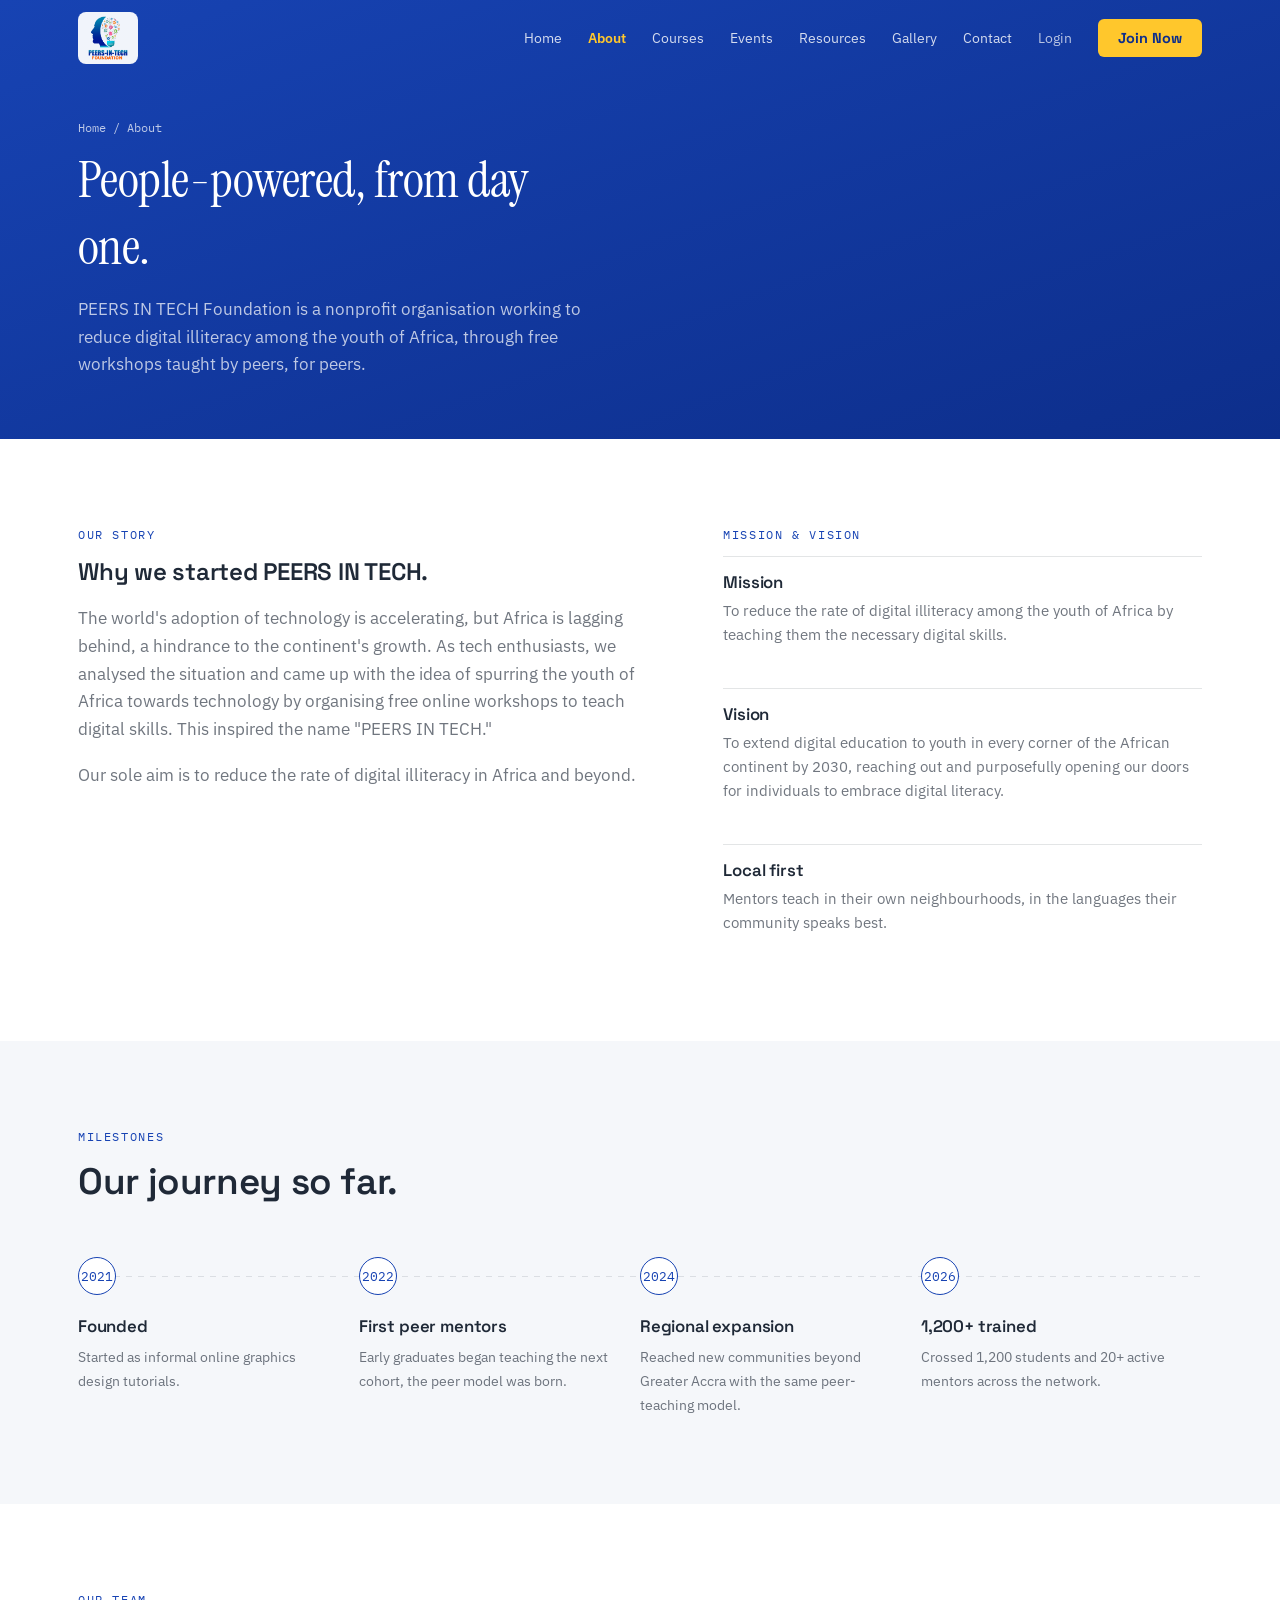
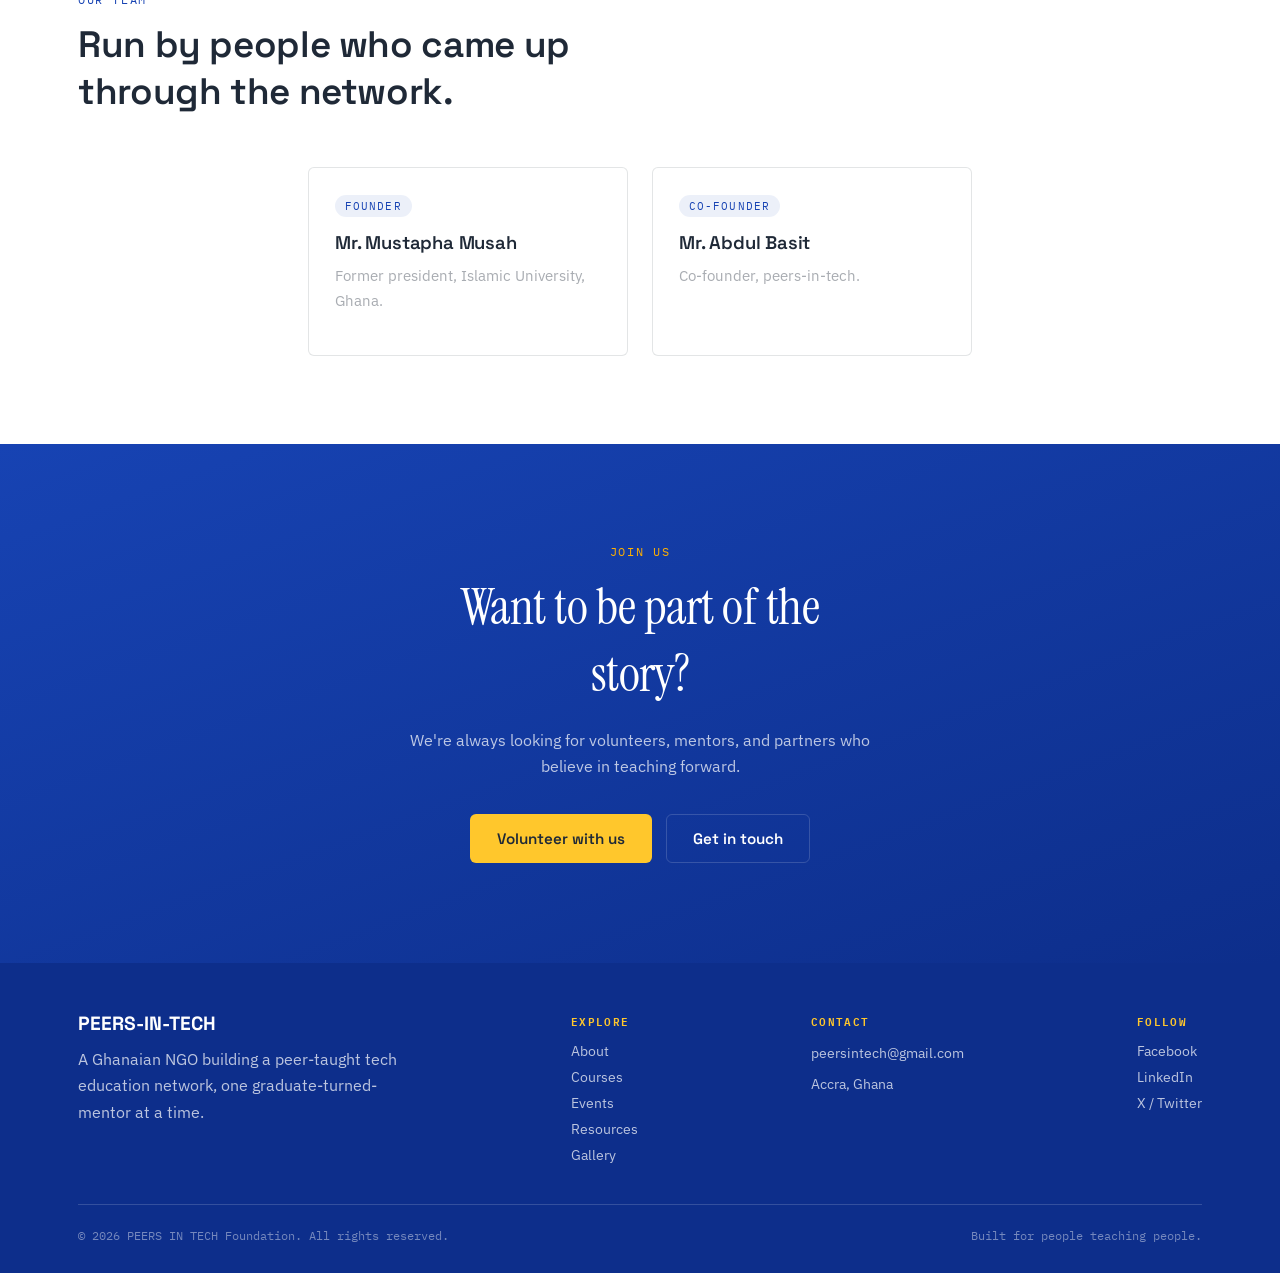
==== about.html @ 9717fdfe "Add files via upload" ====
<!DOCTYPE html>
<html lang="en">
<head>
<meta charset="UTF-8">
<meta name="viewport" content="width=device-width, initial-scale=1.0">
<title>About | PEERS-IN-TECH</title>
<link rel="preconnect" href="https://fonts.googleapis.com">
<link rel="preconnect" href="https://fonts.gstatic.com" crossorigin>
<link href="https://fonts.googleapis.com/css2?family=Instrument+Serif:ital@0;1&family=Space+Grotesk:wght@400;500;600;700&family=IBM+Plex+Sans:wght@400;500;600&family=IBM+Plex+Mono:wght@400;500&display=swap" rel="stylesheet">
<link rel="stylesheet" href="css/style.css">
<link rel="stylesheet" href="css/responsive.css">
<link rel="stylesheet" href="css/animations.css">
</head>
<body>

<header>
  <nav>
    <a href="index.html" class="logo"><img src="images/logo.png" alt="PEERS-IN-TECH logo"></a>
    <div class="nav-links">
      <a href="index.html">Home</a>
      <a href="about.html">About</a>
      <a href="courses.html">Courses</a>
      <a href="events.html">Events</a>
      <a href="resources.html">Resources</a>
      <a href="gallery.html">Gallery</a>
      <a href="contact.html">Contact</a>
      <a href="login.html" class="nav-login">Login</a>
      <a href="login.html#signup" class="nav-cta">Join Now</a>
    </div>
    <button class="nav-toggle" aria-label="Toggle menu" aria-expanded="false"><span></span></button>
  </nav>
</header>

<section class="page-hero">
  <div class="wrap">
    <span class="breadcrumb"><a href="index.html">Home</a> / About</span>
    <h1>People-powered, from day one.</h1>
    <p>PEERS IN TECH Foundation is a nonprofit organisation working to reduce digital illiteracy among the youth of Africa, through free workshops taught by peers, for peers.</p>
  </div>
</section>

<section>
  <div class="wrap about-grid">
    <div data-reveal>
      <span class="eyebrow" style="color:var(--royal)">Our story</span>
      <h2 style="margin-bottom:18px;">Why we started PEERS IN TECH.</h2>
      <p>The world's adoption of technology is accelerating, but Africa is lagging behind, a hindrance to the continent's growth. As tech enthusiasts, we analysed the situation and came up with the idea of spurring the youth of Africa towards technology by organising free online workshops to teach digital skills. This inspired the name "PEERS IN TECH."</p>
      <p>Our sole aim is to reduce the rate of digital illiteracy in Africa and beyond.</p>
    </div>
    <div data-reveal>
      <span class="eyebrow" style="color:var(--royal)">Mission &amp; vision</span>
      <div style="display:flex;flex-direction:column;gap:22px;margin-top:14px;">
        <div style="border-top:1px solid var(--line);padding-top:14px;">
          <h3 style="font-size:1.05rem;margin-bottom:6px;">Mission</h3>
          <p style="color:var(--text-dim);font-size:0.92rem;">To reduce the rate of digital illiteracy among the youth of Africa by teaching them the necessary digital skills.</p>
        </div>
        <div style="border-top:1px solid var(--line);padding-top:14px;">
          <h3 style="font-size:1.05rem;margin-bottom:6px;">Vision</h3>
          <p style="color:var(--text-dim);font-size:0.92rem;">To extend digital education to youth in every corner of the African continent by 2030, reaching out and purposefully opening our doors for individuals to embrace digital literacy.</p>
        </div>
        <div style="border-top:1px solid var(--line);padding-top:14px;">
          <h3 style="font-size:1.05rem;margin-bottom:6px;">Local first</h3>
          <p style="color:var(--text-dim);font-size:0.92rem;">Mentors teach in their own neighbourhoods, in the languages their community speaks best.</p>
        </div>
      </div>
    </div>
  </div>
</section>

<section class="bg-gray">
  <div class="wrap">
    <div class="section-head" data-reveal>
      <span class="eyebrow" style="color:var(--royal)">Milestones</span>
      <h2>Our journey so far.</h2>
    </div>
    <div class="steps" data-reveal>
      <div class="step">
        <div class="dot mono">2021</div>
        <h3>Founded</h3>
        <p>Started as informal online graphics design tutorials.</p>
      </div>
      <div class="step">
        <div class="dot mono">2022</div>
        <h3>First peer mentors</h3>
        <p>Early graduates began teaching the next cohort, the peer model was born.</p>
      </div>
      <div class="step">
        <div class="dot mono">2024</div>
        <h3>Regional expansion</h3>
        <p>Reached new communities beyond Greater Accra with the same peer-teaching model.</p>
      </div>
      <div class="step">
        <div class="dot mono">2026</div>
        <h3>1,200+ trained</h3>
        <p>Crossed 1,200 students and 20+ active mentors across the network.</p>
      </div>
    </div>
  </div>
</section>

<section>
  <div class="wrap">
    <div class="section-head" data-reveal>
      <span class="eyebrow" style="color:var(--royal)">Our team</span>
      <h2>Run by people who came up through the network.</h2>
    </div>
    <div class="course-grid team-grid-2" data-reveal>
      <div class="course-card">
        <span class="level">Founder</span>
        <h3>Mr. Mustapha Musah</h3>
        <p style="opacity:0.6;">Former president, Islamic University, Ghana.</p>
      </div>
      <div class="course-card">
        <span class="level">Co-Founder</span>
        <h3>Mr. Abdul Basit</h3>
        <p style="opacity:0.6;">Co-founder, peers-in-tech.</p>
      </div>
    </div>
  </div>
</section>

<section class="cta-section" id="volunteer">
  <div class="wrap" data-reveal>
    <span class="eyebrow">Join us</span>
    <h2>Want to be part of the story?</h2>
    <p>We're always looking for volunteers, mentors, and partners who believe in teaching forward.</p>
    <div class="cta-row">
      <a href="contact.html#volunteer" class="btn-primary">Volunteer with us</a>
      <a href="contact.html" class="btn-ghost">Get in touch</a>
    </div>
  </div>
</section>

<footer>
  <div class="wrap">
    <div class="footer-grid">
      <div>
        <span class="logo-mark" style="font-size:1.2rem;">PEERS-IN-TECH</span>
        <p style="margin-top:10px;max-width:32ch;">A Ghanaian NGO building a peer-taught tech education network, one graduate-turned-mentor at a time.</p>
      </div>
      <div class="footer-col">
        <h4>Explore</h4>
        <a href="about.html">About</a>
        <a href="courses.html">Courses</a>
        <a href="events.html">Events</a>
        <a href="resources.html">Resources</a>
        <a href="gallery.html">Gallery</a>
      </div>
      <div class="footer-col">
        <h4>Contact</h4>
        <p>peersintech@gmail.com</p>
        <p>Accra, Ghana</p>
      </div>
      <div class="footer-col">
        <h4>Follow</h4>
        <a href="https://www.facebook.com/share/1B9RhbeYCy/?mibextid=wwXIfr">Facebook</a>
        <a href="https://www.linkedin.com/company/peers-in-tech/">LinkedIn</a>
        <a href="https://x.com/peers_intech?s=11">X / Twitter</a>
      </div>
    </div>
    <div class="bottom-bar">
      <span>© 2026 PEERS IN TECH Foundation. All rights reserved.</span>
      <span>Built for people teaching people.</span>
    </div>
  </div>
</footer>

<script src="js/app.js"></script>
</body>
</html>
---- css/style.css ----
/* ===========================================================
   PEERS-IN-TECH — style.css
   Core styles: variables, typography, layout, components
   =========================================================== */

:root{
  --royal:#1743B3;
  --royal-dark:#0D2E8B;
  --gold:#FFC72C;
  --amber:#FFB000;
  --white:#FFFFFF;
  --gray:#F5F7FA;
  --navy:#1F2937;
  --text-dim:rgba(31,41,55,0.64);
  --text-dim-on-dark:rgba(255,255,255,0.72);
  --line:rgba(31,41,55,0.12);
  --line-on-dark:rgba(255,255,255,0.16);
  --radius:6px;
  --max-width:1180px;
  --header-h:76px;
}

*{box-sizing:border-box;}
html{scroll-behavior:smooth;}
body{
  margin:0;
  background:var(--white);
  color:var(--navy);
  font-family:'IBM Plex Sans', Arial, sans-serif;
  -webkit-font-smoothing:antialiased;
}
h1,h2,h3,h4{
  margin:0;
  font-family:'Space Grotesk', Arial, sans-serif;
  font-weight:600;
  letter-spacing:-0.01em;
  color:var(--navy);
}
p{margin:0;line-height:1.65;}
a{color:inherit;text-decoration:none;}
img{max-width:100%;display:block;}
ul{margin:0;padding:0;list-style:none;}
button{font-family:inherit;}

.serif{font-family:'Instrument Serif',serif;font-weight:400;}
.mono{font-family:'IBM Plex Mono',monospace;}
.eyebrow{
  font-family:'IBM Plex Mono',monospace;
  font-size:0.72rem;
  letter-spacing:0.14em;
  text-transform:uppercase;
  color:var(--amber);
  display:block;
  margin-bottom:14px;
}
.wrap{max-width:var(--max-width);margin:0 auto;padding:0 28px;}
:focus-visible{outline:2px solid var(--royal);outline-offset:3px;}

/* ---------- Buttons ---------- */
.btn-primary,.btn-ghost,.btn-dark{
  display:inline-block;
  padding:14px 26px;
  border-radius:var(--radius);
  font-family:'Space Grotesk',sans-serif;
  font-weight:600;
  font-size:0.95rem;
  border:1px solid transparent;
  cursor:pointer;
  transition:transform .15s ease, box-shadow .15s ease, background .15s ease, border-color .15s ease;
}
.btn-primary{background:var(--gold);color:var(--navy);}
.btn-primary:hover{transform:translateY(-2px);box-shadow:0 8px 20px rgba(255,199,44,0.4);}
.btn-dark{background:var(--royal);color:var(--white);}
.btn-dark:hover{transform:translateY(-2px);box-shadow:0 8px 20px rgba(23,67,179,0.3);}
.btn-ghost{border-color:var(--line-on-dark);color:var(--white);}
.btn-ghost:hover{border-color:var(--white);background:rgba(255,255,255,0.08);}
.btn-ghost.on-light{border-color:var(--line);color:var(--navy);}
.btn-ghost.on-light:hover{border-color:var(--navy);background:rgba(11,31,77,0.04);}
.cta-row{display:flex;gap:14px;flex-wrap:wrap;}

/* ---------- Header / nav ---------- */
/* Transparent over the hero; JS adds .scrolled once the page scrolls past the fold */
header{
  position:fixed;top:0;left:0;right:0;z-index:50;
  height:var(--header-h);
  display:flex;align-items:center;
  background:transparent;
  border-bottom:1px solid transparent;
  transition:background .25s ease, border-color .25s ease, box-shadow .25s ease;
}
header.scrolled{
  background:rgba(13,46,139,0.96);
  backdrop-filter:blur(8px);
  border-bottom-color:var(--line-on-dark);
  box-shadow:0 4px 20px rgba(11,31,77,0.15);
}
body{padding-top:0;}
nav{
  width:100%;
  display:flex;align-items:center;justify-content:space-between;
  padding:0 28px;max-width:var(--max-width);margin:0 auto;
}
.logo{display:flex;align-items:center;gap:10px;}
.logo img{
  height:52px;width:auto;
  background:rgba(255,255,255,0.94);
  border-radius:8px;
  padding:4px 10px;
}
.logo-fallback{display:flex;align-items:baseline;gap:8px;}
.logo-mark{font-family:'Space Grotesk',sans-serif;font-weight:700;font-size:1.05rem;color:var(--white);}
.logo-tag{font-family:'IBM Plex Mono',monospace;font-size:0.65rem;letter-spacing:0.16em;color:var(--gold);}

.nav-links{display:flex;gap:26px;align-items:center;}
.nav-links a{font-size:0.9rem;color:rgba(255,255,255,0.82);transition:color .15s;}
.nav-links a:hover,.nav-links a.active{color:var(--gold);}
.nav-links a.active{font-weight:600;}
.nav-login{opacity:0.85;}
.nav-cta{
  background:var(--gold);color:var(--royal-dark)!important;
  padding:10px 20px;border-radius:var(--radius);
  font-size:0.85rem;font-weight:700;
  font-family:'Space Grotesk',sans-serif;
  transition:transform .15s, box-shadow .15s;
}
.nav-cta:hover{transform:translateY(-1px);box-shadow:0 6px 16px rgba(255,199,44,0.4);}

.nav-toggle{
  display:none;background:none;border:none;cursor:pointer;
  width:36px;height:36px;position:relative;
}
.nav-toggle span, .nav-toggle span::before, .nav-toggle span::after{
  content:"";position:absolute;left:6px;right:6px;height:2px;background:var(--white);
}
.nav-toggle span{top:17px;}
.nav-toggle span::before{top:-8px;}
.nav-toggle span::after{top:8px;}

/* ---------- Page hero (subpages) ---------- */
.page-hero{
  background:linear-gradient(160deg, var(--royal) 0%, var(--royal-dark) 100%);
  color:var(--white);
  padding:calc(var(--header-h) + 40px) 0 60px;
}
.page-hero h1{
  font-family:'Instrument Serif',serif;font-weight:400;
  font-size:clamp(2.2rem,4.6vw,3.2rem);color:var(--white);
  max-width:20ch;margin-top:10px;
}
.page-hero p{color:var(--text-dim-on-dark);max-width:52ch;margin-top:16px;font-size:1.05rem;}
.breadcrumb{font-family:'IBM Plex Mono',monospace;font-size:0.75rem;color:var(--text-dim-on-dark);}
.breadcrumb a:hover{color:var(--gold);}

/* ---------- Hero (home) ---------- */
.hero{
  position:relative;color:var(--white);overflow:hidden;
  padding:calc(var(--header-h) + 56px) 0 90px;
  background:linear-gradient(160deg, var(--royal) 0%, var(--royal-dark) 100%);
}
.hero-bg-img{position:absolute;inset:0;width:100%;height:100%;object-fit:cover;opacity:0.22;z-index:0;}
#network{position:absolute;inset:0;width:100%;height:100%;z-index:1;opacity:0.55;}
/* Yellow curved accent shape, top-right corner */
.hero-blob{
  position:absolute;top:-120px;right:-120px;width:420px;height:420px;
  background:var(--gold);border-radius:42% 58% 65% 35% / 45% 40% 60% 55%;
  opacity:0.16;z-index:0;pointer-events:none;
}
.hero-inner{position:relative;z-index:2;}
.hero-grid{display:grid;grid-template-columns:1.1fr 0.9fr;gap:48px;align-items:center;}
.hero h1{
  font-family:'Instrument Serif',serif;font-weight:400;
  font-size:clamp(2.4rem,4.8vw,3.8rem);line-height:1.08;
  max-width:15ch;margin:18px 0 22px;color:var(--white);
}
.hero h1 em{color:var(--gold);font-style:italic;}
.hero-sub{max-width:46ch;font-size:1.06rem;color:var(--text-dim-on-dark);margin-bottom:32px;}

/* Right-side hero illustration panel */
.hero-illustration{
  position:relative;background:rgba(255,255,255,0.06);
  border:1px solid rgba(255,255,255,0.14);border-radius:16px;
  padding:28px;
  animation:hero-panel-in .8s ease-out both;
  animation-delay:.15s;
}

/* Rotating conic-gradient ring behind the frame */
.hero-photo-frame{
  position:relative;
  border-radius:14px;
  padding:4px;
  isolation:isolate;
  box-shadow:0 20px 44px rgba(11,31,77,0.35);
  animation:gentle-float 5s ease-in-out .9s infinite;
  transition:box-shadow .3s ease;
  overflow:hidden;
}
.hero-photo-frame::before{
  content:"";position:absolute;inset:-40%;z-index:0;
  background:conic-gradient(from 0deg, var(--gold), rgba(255,255,255,0.15) 30%, var(--gold) 55%, rgba(255,255,255,0.1) 80%, var(--gold) 100%);
  animation:rotate-ring 8s linear infinite;
}
.hero-illustration:hover .hero-photo-frame{
  box-shadow:0 28px 56px rgba(11,31,77,0.5);
}

/* Photo itself: subtle brand duotone wash + slow ken-burns zoom */
.hero-illustration img.hero-photo{
  position:relative;z-index:1;
  width:100%;aspect-ratio:4/3;object-fit:cover;
  border-radius:11px;display:block;
  filter:saturate(1.08) contrast(1.03);
  animation:ken-burns 14s ease-in-out infinite;
}
.hero-photo-frame::after{
  content:"";position:absolute;inset:4px;z-index:1;border-radius:11px;
  background:linear-gradient(160deg, rgba(23,67,179,0.28) 0%, rgba(13,46,139,0.05) 45%, rgba(255,199,44,0.16) 100%);
  mix-blend-mode:color;pointer-events:none;
}

/* Diagonal shine sweep, passes over the photo periodically */
.photo-shine{
  position:absolute;top:0;left:-60%;width:40%;height:100%;z-index:2;
  background:linear-gradient(115deg, transparent 0%, rgba(255,255,255,0.35) 50%, transparent 100%);
  transform:skewX(-18deg);
  animation:shine-sweep 5.5s ease-in-out infinite;
  animation-delay:1.6s;
  pointer-events:none;
}

/* Camera-style corner brackets */
.frame-corner{
  position:absolute;z-index:2;width:22px;height:22px;
  border:2px solid var(--gold);opacity:0;
  animation:corner-in .6s ease-out forwards;
}
.frame-corner.tl{top:10px;left:10px;border-right:none;border-bottom:none;animation-delay:.9s;}
.frame-corner.tr{top:10px;right:10px;border-left:none;border-bottom:none;animation-delay:1.05s;}
.frame-corner.bl{bottom:10px;left:10px;border-right:none;border-top:none;animation-delay:1.2s;}
.frame-corner.br{bottom:10px;right:10px;border-left:none;border-top:none;animation-delay:1.35s;}

/* Small orbiting network dots around the panel, echoing the peer network motif */
.orbit-dot{
  position:absolute;border-radius:50%;background:var(--gold);z-index:2;
  opacity:0;animation:orbit-in .6s ease-out forwards, orbit-drift 6s ease-in-out infinite;
}
.dot-1{width:10px;height:10px;top:6%;right:-10px;animation-delay:1.5s, 2.1s;}
.dot-2{width:7px;height:7px;bottom:14%;left:-8px;background:#fff;animation-delay:1.7s, 2.3s;}
.dot-3{width:12px;height:12px;bottom:-10px;right:22%;animation-delay:1.9s, 2.5s;}

.hero-illustration .caption{
  margin-top:22px;font-family:'IBM Plex Mono',monospace;font-size:0.7rem;
  color:var(--text-dim-on-dark);text-align:center;letter-spacing:0.04em;
}

@keyframes hero-panel-in{
  from{opacity:0;transform:translateY(22px) scale(.97);}
  to{opacity:1;transform:translateY(0) scale(1);}
}
@keyframes gentle-float{
  0%,100%{transform:translateY(0);}
  50%{transform:translateY(-9px);}
}
@keyframes rotate-ring{
  from{transform:rotate(0deg);}
  to{transform:rotate(360deg);}
}
@keyframes ken-burns{
  0%,100%{transform:scale(1) translate(0,0);}
  50%{transform:scale(1.09) translate(-1%,-1%);}
}
@keyframes shine-sweep{
  0%,25%{left:-60%;}
  55%,100%{left:130%;}
}
@keyframes corner-in{
  from{opacity:0;transform:scale(.5);}
  to{opacity:1;transform:scale(1);}
}
@keyframes orbit-in{
  from{opacity:0;}
  to{opacity:1;}
}
@keyframes orbit-drift{
  0%,100%{transform:translateY(0) translateX(0);}
  50%{transform:translateY(-10px) translateX(4px);}
}

/* ---------- Ticker ---------- */
.ticker-wrap{background:var(--royal-dark);overflow:hidden;padding:14px 0;}
.ticker{display:flex;gap:44px;white-space:nowrap;width:max-content;}
.ticker span{font-family:'IBM Plex Mono',monospace;font-size:0.82rem;color:var(--text-dim-on-dark);letter-spacing:0.03em;}
.ticker span::after{content:"·";margin-left:44px;color:var(--gold);}

/* ---------- Sections ---------- */
section{padding:88px 0;}
section[id]{scroll-margin-top:var(--header-h);}
.section-head{max-width:56ch;margin-bottom:52px;}
.section-head h2{font-size:clamp(1.7rem,3vw,2.3rem);}
.bg-gray{background:var(--gray);}
.bg-dark{background:var(--royal-dark);color:var(--white);}
.bg-dark .eyebrow{color:var(--gold);}

/* ---------- About / stats ---------- */
.about-grid{display:grid;grid-template-columns:1.1fr 0.9fr;gap:60px;align-items:start;}
.about-grid p{font-size:1.05rem;color:var(--text-dim);margin-bottom:18px;}
.stat-grid{display:grid;grid-template-columns:repeat(4,1fr);gap:1px;background:var(--line);border:1px solid var(--line);margin-top:40px;}
.stat-card{background:var(--white);padding:28px 22px;text-align:left;}
.stat-card .num{font-family:'IBM Plex Mono',monospace;font-size:2.4rem;color:var(--royal);font-weight:500;}
.stat-card .label{font-size:0.85rem;color:var(--text-dim);margin-top:6px;}

/* ---------- Program / course cards ---------- */
.program-grid{display:grid;grid-template-columns:repeat(3,1fr);gap:1px;background:var(--line-on-dark);border:1px solid var(--line-on-dark);}
.program-card{background:var(--royal-dark);padding:34px 30px;display:flex;flex-direction:column;gap:16px;min-height:280px;}
.program-card img{width:44px;height:44px;margin-bottom:6px;filter:brightness(0) saturate(100%) invert(78%) sepia(59%) saturate(1000%) hue-rotate(1deg);}
.program-card .tag{font-family:'IBM Plex Mono',monospace;font-size:0.7rem;letter-spacing:0.12em;text-transform:uppercase;color:var(--gold);}
.program-card h3{font-size:1.3rem;font-weight:600;color:var(--white);}
.program-card p{color:var(--text-dim-on-dark);font-size:0.95rem;}
.program-card .skills{margin-top:auto;display:flex;flex-wrap:wrap;gap:8px;}
.program-card .skills span{font-family:'IBM Plex Mono',monospace;font-size:0.68rem;border:1px solid var(--line-on-dark);padding:4px 9px;border-radius:20px;color:var(--text-dim-on-dark);}

.course-grid{display:grid;grid-template-columns:repeat(3,1fr);gap:24px;}
.team-grid-2{grid-template-columns:repeat(2,minmax(0,320px));justify-content:center;}
.course-card{
  border:1px solid var(--line);border-radius:var(--radius);
  padding:26px;background:var(--white);
  transition:box-shadow .15s, transform .15s;
}
.course-card:hover{box-shadow:0 14px 30px rgba(11,31,77,0.1);transform:translateY(-3px);}
.course-card .level{font-family:'IBM Plex Mono',monospace;font-size:0.68rem;letter-spacing:0.1em;text-transform:uppercase;color:var(--royal);background:rgba(23,67,179,0.08);padding:4px 10px;border-radius:20px;display:inline-block;margin-bottom:14px;}
.course-card h3{font-size:1.15rem;margin-bottom:10px;}
.course-card p{color:var(--text-dim);font-size:0.92rem;margin-bottom:16px;}
.course-meta{display:flex;justify-content:space-between;font-family:'IBM Plex Mono',monospace;font-size:0.75rem;color:var(--text-dim);border-top:1px solid var(--line);padding-top:14px;}

/* ---------- Steps ---------- */
.steps{display:grid;grid-template-columns:repeat(4,1fr);gap:0;position:relative;}
.steps::before{
  content:"";position:absolute;top:19px;left:0;right:0;height:1px;
  background:repeating-linear-gradient(to right, var(--line) 0 6px, transparent 6px 12px);
  z-index:0;
}
.step{position:relative;padding-right:24px;}
.step .dot{
  width:38px;height:38px;border-radius:50%;background:var(--white);border:1px solid var(--royal);
  display:flex;align-items:center;justify-content:center;font-family:'IBM Plex Mono',monospace;font-size:0.8rem;
  color:var(--royal);position:relative;z-index:1;margin-bottom:20px;
}
.step h3{font-size:1.05rem;margin-bottom:8px;}
.step p{font-size:0.9rem;color:var(--text-dim);}

/* ---------- Events ---------- */
.event-list{display:flex;flex-direction:column;border-top:1px solid var(--line);}
.event-row{
  display:grid;grid-template-columns:120px 1fr auto;gap:24px;align-items:center;
  padding:24px 0;border-bottom:1px solid var(--line);
}
.event-date{font-family:'IBM Plex Mono',monospace;color:var(--royal);}
.event-date .day{font-size:1.8rem;display:block;line-height:1;}
.event-date .month{font-size:0.75rem;text-transform:uppercase;letter-spacing:0.1em;}
.event-row h3{font-size:1.1rem;margin-bottom:6px;}
.event-row p{color:var(--text-dim);font-size:0.9rem;}
.event-tag{font-family:'IBM Plex Mono',monospace;font-size:0.68rem;text-transform:uppercase;letter-spacing:0.08em;color:var(--amber);}

/* ---------- Resources ---------- */
.resource-grid{display:grid;grid-template-columns:repeat(2,1fr);gap:20px;}
.resource-card{
  display:flex;gap:18px;padding:24px;border:1px solid var(--line);border-radius:var(--radius);
  background:var(--white);
}
.resource-icon{
  width:44px;height:44px;border-radius:8px;background:rgba(23,67,179,0.08);
  display:flex;align-items:center;justify-content:center;flex-shrink:0;
  font-family:'IBM Plex Mono',monospace;color:var(--royal);font-weight:600;
}
.resource-card h3{font-size:1.02rem;margin-bottom:6px;}
.resource-card p{font-size:0.88rem;color:var(--text-dim);margin-bottom:10px;}
.resource-card a{font-family:'IBM Plex Mono',monospace;font-size:0.78rem;color:var(--royal);font-weight:600;}

.faq-item{border-bottom:1px solid var(--line);padding:20px 0;}
.faq-item summary{cursor:pointer;font-weight:600;font-size:1rem;list-style:none;display:flex;justify-content:space-between;align-items:center;}
.faq-item summary::-webkit-details-marker{display:none;}
.faq-item summary::after{content:"+";font-family:'IBM Plex Mono',monospace;font-size:1.2rem;color:var(--royal);}
.faq-item[open] summary::after{content:"–";}
.faq-item p{margin-top:12px;color:var(--text-dim);font-size:0.92rem;}

/* ---------- Contact ---------- */
.contact-grid{display:grid;grid-template-columns:1fr 1fr;gap:60px;}
.contact-info-list{display:flex;flex-direction:column;gap:22px;margin-top:28px;}
.contact-info-item .label{font-family:'IBM Plex Mono',monospace;font-size:0.7rem;text-transform:uppercase;letter-spacing:0.1em;color:var(--royal);margin-bottom:4px;}
.contact-info-item p{color:var(--text-dim);}

.form-field{margin-bottom:20px;}
.form-field label{display:block;font-size:0.85rem;font-weight:600;margin-bottom:8px;}
.form-field input, .form-field select, .form-field textarea{
  width:100%;padding:12px 14px;border:1px solid var(--line);border-radius:var(--radius);
  font-family:'IBM Plex Sans',sans-serif;font-size:0.95rem;background:var(--gray);color:var(--navy);
}
.form-field input:focus, .form-field select:focus, .form-field textarea:focus{
  outline:none;border-color:var(--royal);background:var(--white);
}
.form-field textarea{resize:vertical;min-height:120px;}
.form-note{font-size:0.78rem;color:var(--text-dim);margin-top:10px;}
#form-status{margin-top:14px;font-size:0.9rem;font-family:'IBM Plex Mono',monospace;}
#form-status.success{color:#0E7C4A;}

/* ---------- Quote ---------- */
.quote-section{background:var(--gray);}
.quote{max-width:52ch;margin:0 auto;text-align:center;}
.quote p{font-family:'Instrument Serif',serif;font-style:italic;font-size:clamp(1.4rem,2.6vw,1.9rem);line-height:1.4;color:var(--navy);}
.quote .attr{margin-top:22px;font-family:'IBM Plex Mono',monospace;font-size:0.78rem;color:var(--text-dim);}

/* ---------- Why choose us ---------- */
.why-grid{display:grid;grid-template-columns:repeat(4,1fr);gap:24px;}
.why-card{padding:28px 24px;border:1px solid var(--line);border-radius:var(--radius);background:var(--white);}
.why-card .icon-badge{
  width:44px;height:44px;border-radius:10px;background:rgba(23,67,179,0.08);
  display:flex;align-items:center;justify-content:center;margin-bottom:16px;
  color:var(--royal);font-family:'IBM Plex Mono',monospace;font-weight:600;font-size:0.9rem;
}
.why-card h3{font-size:1rem;margin-bottom:8px;}
.why-card p{font-size:0.88rem;color:var(--text-dim);}

/* ---------- Testimonials (multi) ---------- */
.testimonial-grid{display:grid;grid-template-columns:repeat(3,1fr);gap:22px;}
.testimonial-card{background:var(--white);border:1px solid var(--line);border-radius:var(--radius);padding:26px;}
.testimonial-card p{font-family:'Instrument Serif',serif;font-style:italic;font-size:1.1rem;line-height:1.5;color:var(--navy);margin-bottom:16px;}
.testimonial-card .attr{font-family:'IBM Plex Mono',monospace;font-size:0.74rem;color:var(--text-dim);}

/* ---------- Partners ---------- */
.partners-row{display:grid;grid-template-columns:repeat(5,1fr);gap:16px;}
.partner-box{
  aspect-ratio:2/1;border:1px dashed var(--line);border-radius:var(--radius);
  display:flex;align-items:center;justify-content:center;
  font-family:'IBM Plex Mono',monospace;font-size:0.72rem;color:var(--text-dim);
  text-align:center;padding:8px;
}

/* ---------- Newsletter ---------- */
.newsletter-section{background:var(--royal-dark);color:var(--white);}
.newsletter-inner{max-width:640px;margin:0 auto;text-align:center;}
.newsletter-form{display:flex;gap:12px;margin-top:26px;}
.newsletter-form input{
  flex:1;padding:14px 16px;border-radius:var(--radius);border:1px solid var(--line-on-dark);
  background:rgba(255,255,255,0.08);color:var(--white);font-family:'IBM Plex Sans',sans-serif;font-size:0.95rem;
}
.newsletter-form input::placeholder{color:rgba(255,255,255,0.5);}
.newsletter-form input:focus{outline:none;border-color:var(--gold);}
#newsletter-status{margin-top:14px;font-size:0.85rem;font-family:'IBM Plex Mono',monospace;color:var(--gold);}

/* ---------- CTA ---------- */
.cta-section{background:linear-gradient(160deg, var(--royal) 0%, var(--royal-dark) 100%);color:var(--white);text-align:center;padding:100px 0;}
.cta-section h2{font-family:'Instrument Serif',serif;font-weight:400;font-size:clamp(2.1rem,4.4vw,3.2rem);max-width:18ch;margin:0 auto 20px;color:var(--white);}
.cta-section p{color:var(--text-dim-on-dark);max-width:46ch;margin:0 auto 34px;}
.cta-section .cta-row{justify-content:center;}

/* ---------- Auth (login / sign up) ---------- */
.auth-shell{
  max-width:440px;margin:0 auto;background:var(--white);
  border:1px solid var(--line);border-radius:12px;
  padding:8px;box-shadow:0 20px 50px rgba(11,31,77,0.08);
}
.auth-tabs{display:flex;gap:4px;background:var(--gray);border-radius:8px;padding:4px;margin-bottom:22px;}
.auth-tab{
  flex:1;padding:11px;border:none;background:none;border-radius:6px;cursor:pointer;
  font-family:'Space Grotesk',sans-serif;font-weight:600;font-size:0.9rem;color:var(--text-dim);
  transition:background .15s, color .15s;
}
.auth-tab.active{background:var(--white);color:var(--royal);box-shadow:0 2px 8px rgba(11,31,77,0.1);}
.auth-panel-inner{padding:8px 22px 26px;}
.auth-panel{display:none;}
.auth-panel.active{display:block;}
.auth-switch{margin-top:14px;font-size:0.85rem;color:var(--text-dim);text-align:center;}
.auth-switch button{background:none;border:none;color:var(--royal);font-weight:600;cursor:pointer;font-family:inherit;font-size:inherit;padding:0;}
#auth-status{margin-top:12px;font-size:0.85rem;font-family:'IBM Plex Mono',monospace;}
#auth-status.error{color:#C0392B;}
#auth-status.success{color:#0E7C4A;}
.auth-note{
  max-width:440px;margin:18px auto 0;text-align:center;
  font-size:0.78rem;color:var(--text-dim);font-family:'IBM Plex Mono',monospace;
}

/* ---------- Dashboard (post-login) ---------- */
#dashboard{display:none;}
#dashboard.active{display:block;}
.dashboard-header{
  display:flex;justify-content:space-between;align-items:center;flex-wrap:wrap;gap:16px;
  margin-bottom:40px;
}
.dashboard-welcome .role-badge{
  display:inline-block;font-family:'IBM Plex Mono',monospace;font-size:0.68rem;
  text-transform:uppercase;letter-spacing:0.08em;color:var(--royal);
  background:rgba(23,67,179,0.08);padding:3px 10px;border-radius:20px;margin-left:10px;
  vertical-align:middle;
}
.enroll-btn{
  width:100%;margin-top:16px;padding:10px;border-radius:var(--radius);border:1px solid var(--royal);
  background:var(--white);color:var(--royal);font-family:'Space Grotesk',sans-serif;font-weight:600;
  font-size:0.85rem;cursor:pointer;transition:background .15s, color .15s;
}
.enroll-btn:hover{background:var(--royal);color:var(--white);}
.enroll-btn.enrolled{background:var(--royal);color:var(--white);cursor:default;}
.enrolled-list{border-top:1px solid var(--line);padding-top:6px;}
.enrolled-row{
  display:flex;justify-content:space-between;align-items:center;
  padding:14px 0;border-bottom:1px solid var(--line);
}
.enrolled-row .name{font-weight:600;font-size:0.95rem;}
.enrolled-row .meta{font-family:'IBM Plex Mono',monospace;font-size:0.75rem;color:var(--text-dim);}
.empty-state{color:var(--text-dim);font-size:0.9rem;padding:20px 0;}

/* ---------- Footer ---------- */
footer{background:var(--royal-dark);color:var(--text-dim-on-dark);padding:48px 0 30px;}
.footer-grid{display:flex;justify-content:space-between;flex-wrap:wrap;gap:32px;padding-bottom:32px;border-bottom:1px solid var(--line-on-dark);margin-bottom:22px;}
.footer-grid .logo-mark{color:var(--white);}
.footer-col h4{font-family:'IBM Plex Mono',monospace;font-size:0.7rem;letter-spacing:0.12em;text-transform:uppercase;color:var(--gold);margin-bottom:12px;}
.footer-col a,.footer-col p{display:block;font-size:0.88rem;margin-bottom:8px;color:var(--text-dim-on-dark);}
.footer-col a:hover{color:var(--white);}
.bottom-bar{display:flex;justify-content:space-between;flex-wrap:wrap;gap:10px;font-size:0.78rem;font-family:'IBM Plex Mono',monospace;opacity:0.6;}

.placeholder-note{font-size:0.78rem;color:var(--text-dim);font-family:'IBM Plex Mono',monospace;margin-top:16px;}
---- css/responsive.css ----
/* ===========================================================
   PEERS-IN-TECH — responsive.css
   Breakpoints: 1024 / 820 / 600
   =========================================================== */

@media (max-width: 1024px){
  .stat-grid{grid-template-columns:repeat(2,1fr);}
  .course-grid{grid-template-columns:repeat(2,1fr);}
  .why-grid{grid-template-columns:repeat(2,1fr);}
  .testimonial-grid{grid-template-columns:repeat(2,1fr);}
  .partners-row{grid-template-columns:repeat(3,1fr);}
}

@media (max-width: 820px){
  .nav-links{
    position:absolute;top:100%;left:0;right:0;
    background:rgba(13,46,139,0.98);border-bottom:1px solid var(--line-on-dark);
    flex-direction:column;align-items:flex-start;gap:0;
    max-height:0;overflow:hidden;transition:max-height .25s ease;
  }
  .nav-links.open{max-height:calc(100vh - var(--header-h));overflow-y:auto;}
  .nav-links a{width:100%;padding:14px 28px;border-bottom:1px solid var(--line-on-dark);}
  .nav-links a.nav-cta{margin:14px 28px;width:calc(100% - 56px);text-align:center;}
  .nav-toggle{display:block;}

  .hero-grid{grid-template-columns:1fr;}
  .hero-illustration{order:-1;max-width:320px;margin:0 auto 20px;}
  .why-grid{grid-template-columns:1fr 1fr;}
  .about-grid{grid-template-columns:1fr;}
  .program-grid{grid-template-columns:1fr;}
  .course-grid{grid-template-columns:1fr;}
  .resource-grid{grid-template-columns:1fr;}
  .contact-grid{grid-template-columns:1fr;gap:44px;}
  .testimonial-grid{grid-template-columns:1fr;}
  .partners-row{grid-template-columns:repeat(2,1fr);}

  .steps{grid-template-columns:1fr;gap:34px;}
  .steps::before{display:none;}

  .event-row{grid-template-columns:1fr;gap:8px;}
  .events-preview-list .event-row{grid-template-columns:1fr;}
  .newsletter-form{flex-direction:column;}
}

@media (max-width: 600px){
  .stat-grid{grid-template-columns:1fr 1fr;}
  .why-grid{grid-template-columns:1fr;}
  .partners-row{grid-template-columns:repeat(2,1fr);}
  section{padding:64px 0;}
  .hero{padding:calc(var(--header-h) + 40px) 0 56px;}
  .page-hero{padding:calc(var(--header-h) + 30px) 0 44px;}
}

@media (max-width: 480px){
  .wrap{padding:0 20px;}
  nav{padding:0 20px;}
  .hero h1{font-size:2rem;max-width:none;}
  .page-hero h1{font-size:1.7rem;}
  .hero-sub{font-size:0.98rem;}
  section{padding:52px 0;}
  .section-head h2{font-size:1.4rem;}
  .cta-section h2{font-size:1.6rem;}
  .cta-row{flex-direction:column;align-items:stretch;}
  .cta-row a{text-align:center;}
  .stat-grid{grid-template-columns:1fr;}
  .newsletter-form{gap:10px;}
}
---- css/animations.css ----
/* ===========================================================
   PEERS-IN-TECH — animations.css
   =========================================================== */

@keyframes scroll-ticker{
  from{ transform:translateX(0); }
  to{ transform:translateX(-50%); }
}
.ticker{ animation: scroll-ticker 32s linear infinite; }

@keyframes fade-up{
  from{ opacity:0; transform:translateY(18px); }
  to{ opacity:1; transform:translateY(0); }
}
.reveal{
  opacity:0;
  animation: fade-up 0.7s ease forwards;
}
.reveal.in-view{ opacity:0; } /* placeholder kept for JS toggle class parity */

[data-reveal]{
  opacity:0;
  transform:translateY(18px);
  transition:opacity .6s ease, transform .6s ease;
}
[data-reveal].is-visible{
  opacity:1;
  transform:translateY(0);
}

.btn-primary, .btn-dark, .btn-ghost{
  will-change:transform;
}

@media (prefers-reduced-motion: reduce){
  html{ scroll-behavior:auto; }
  .ticker{ animation:none; }
  [data-reveal]{ opacity:1; transform:none; transition:none; }
  #network{ display:none; }
  .hero-illustration{ animation:none; opacity:1; transform:none; }
  .hero-photo-frame, .hero-photo-frame::before, .hero-photo{ animation:none; }
  .photo-shine{ display:none; }
  .frame-corner{ animation:none; opacity:1; }
  .orbit-dot{ animation:none; opacity:1; }
}
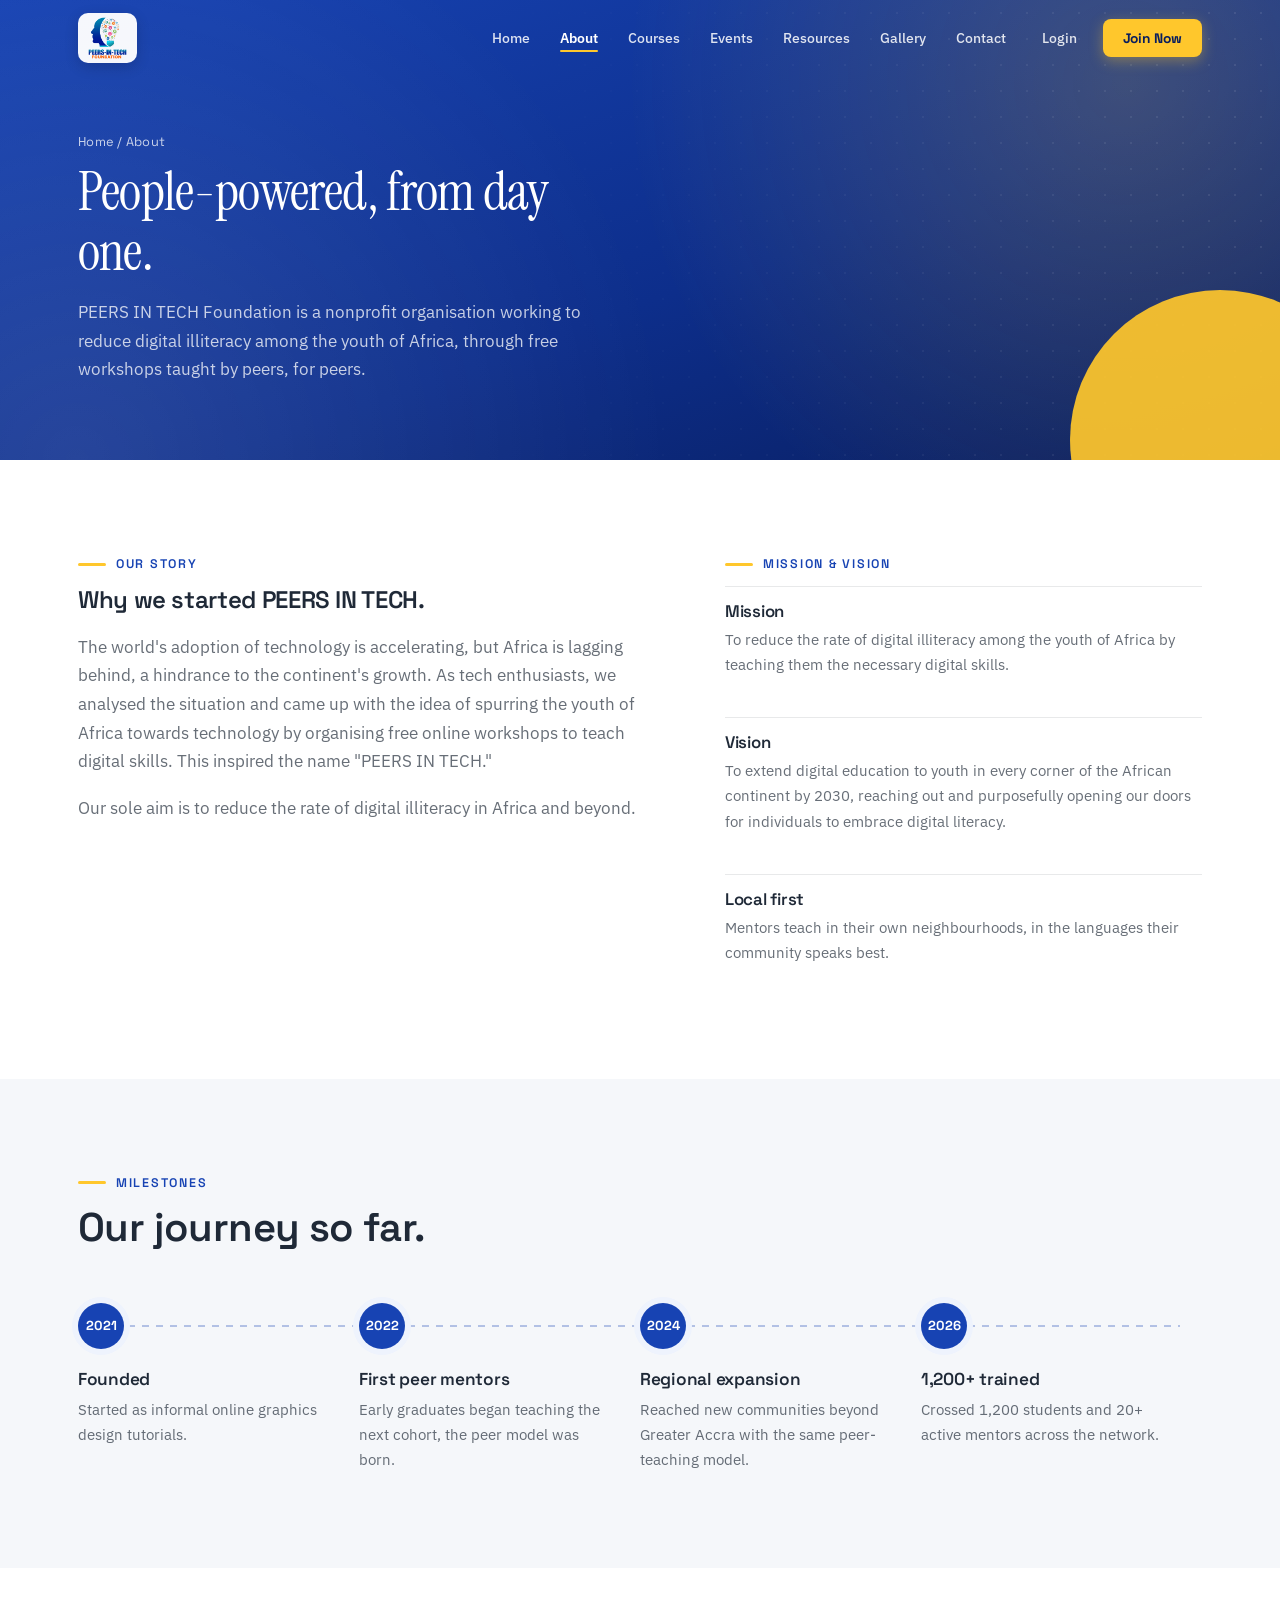
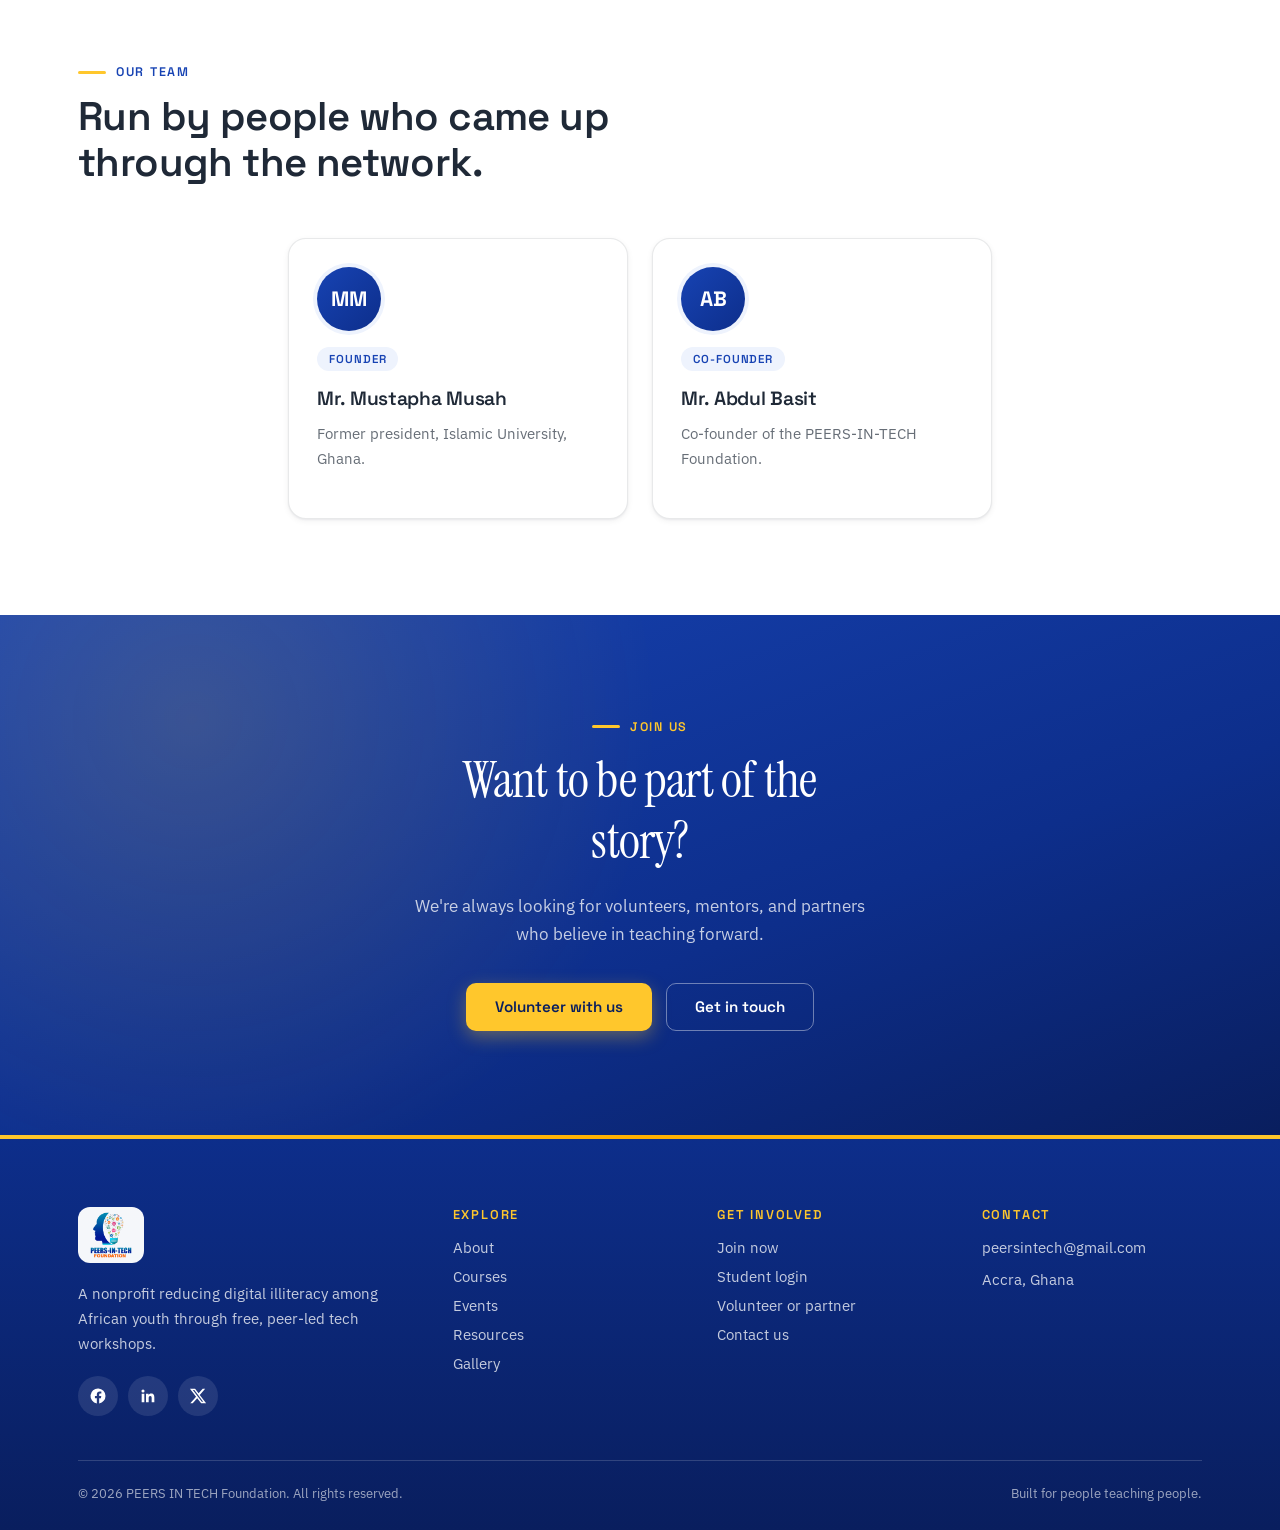
==== commit 3c5f5141: "Add files via upload" ====
--- a/about.html
+++ b/about.html
@@ -3,6 +3,8 @@
 <head>
 <meta charset="UTF-8">
 <meta name="viewport" content="width=device-width, initial-scale=1.0">
+<meta name="theme-color" content="#1743B3">
+<link rel="icon" type="image/png" href="images/logo.png">
 <title>About | PEERS-IN-TECH</title>
 <link rel="preconnect" href="https://fonts.googleapis.com">
 <link rel="preconnect" href="https://fonts.gstatic.com" crossorigin>
@@ -12,6 +14,7 @@
 <link rel="stylesheet" href="css/animations.css">
 </head>
 <body>
+<a href="#main" class="skip-link">Skip to content</a>
 
 <header>
   <nav>
@@ -30,6 +33,8 @@
     <button class="nav-toggle" aria-label="Toggle menu" aria-expanded="false"><span></span></button>
   </nav>
 </header>
+
+<main id="main">
 
 <section class="page-hero">
   <div class="wrap">
@@ -75,22 +80,22 @@
     </div>
     <div class="steps" data-reveal>
       <div class="step">
-        <div class="dot mono">2021</div>
+        <div class="dot">2021</div>
         <h3>Founded</h3>
         <p>Started as informal online graphics design tutorials.</p>
       </div>
       <div class="step">
-        <div class="dot mono">2022</div>
+        <div class="dot">2022</div>
         <h3>First peer mentors</h3>
         <p>Early graduates began teaching the next cohort, the peer model was born.</p>
       </div>
       <div class="step">
-        <div class="dot mono">2024</div>
+        <div class="dot">2024</div>
         <h3>Regional expansion</h3>
         <p>Reached new communities beyond Greater Accra with the same peer-teaching model.</p>
       </div>
       <div class="step">
-        <div class="dot mono">2026</div>
+        <div class="dot">2026</div>
         <h3>1,200+ trained</h3>
         <p>Crossed 1,200 students and 20+ active mentors across the network.</p>
       </div>
@@ -106,14 +111,16 @@
     </div>
     <div class="course-grid team-grid-2" data-reveal>
       <div class="course-card">
+        <div class="avatar" aria-hidden="true">MM</div>
         <span class="level">Founder</span>
         <h3>Mr. Mustapha Musah</h3>
-        <p style="opacity:0.6;">Former president, Islamic University, Ghana.</p>
+        <p>Former president, Islamic University, Ghana.</p>
       </div>
       <div class="course-card">
+        <div class="avatar" aria-hidden="true">AB</div>
         <span class="level">Co-Founder</span>
         <h3>Mr. Abdul Basit</h3>
-        <p style="opacity:0.6;">Co-founder, peers-in-tech.</p>
+        <p>Co-founder of the PEERS-IN-TECH Foundation.</p>
       </div>
     </div>
   </div>
@@ -131,12 +138,19 @@
   </div>
 </section>
 
+</main>
+
 <footer>
   <div class="wrap">
     <div class="footer-grid">
-      <div>
-        <span class="logo-mark" style="font-size:1.2rem;">PEERS-IN-TECH</span>
-        <p style="margin-top:10px;max-width:32ch;">A Ghanaian NGO building a peer-taught tech education network, one graduate-turned-mentor at a time.</p>
+      <div class="footer-brand">
+        <a href="index.html"><img src="images/logo.png" alt="PEERS-IN-TECH Foundation logo"></a>
+        <p>A nonprofit reducing digital illiteracy among African youth through free, peer-led tech workshops.</p>
+        <div class="social-row">
+          <a href="https://www.facebook.com/share/1B9RhbeYCy/?mibextid=wwXIfr" target="_blank" rel="noopener" aria-label="Facebook"><svg viewBox="0 0 24 24" fill="currentColor"><path d="M22 12a10 10 0 1 0-11.56 9.88v-6.99H7.9V12h2.54V9.8c0-2.5 1.49-3.89 3.78-3.89 1.09 0 2.24.2 2.24.2v2.46h-1.26c-1.24 0-1.63.77-1.63 1.56V12h2.78l-.44 2.89h-2.34v6.99A10 10 0 0 0 22 12z"/></svg></a>
+          <a href="https://www.linkedin.com/company/peers-in-tech/" target="_blank" rel="noopener" aria-label="LinkedIn"><svg viewBox="0 0 24 24" fill="currentColor"><path d="M20.45 20.45h-3.56v-5.57c0-1.33-.03-3.04-1.85-3.04-1.85 0-2.14 1.45-2.14 2.94v5.67H9.35V9h3.41v1.56h.05c.48-.9 1.64-1.85 3.37-1.85 3.6 0 4.27 2.37 4.27 5.45v6.29zM5.34 7.43a2.06 2.06 0 1 1 0-4.12 2.06 2.06 0 0 1 0 4.12zM7.12 20.45H3.56V9h3.56v11.45z"/></svg></a>
+          <a href="https://x.com/peers_intech?s=11" target="_blank" rel="noopener" aria-label="X (Twitter)"><svg viewBox="0 0 24 24" fill="currentColor"><path d="M18.244 2.25h3.308l-7.227 8.26 8.502 11.24H16.17l-5.214-6.817L4.99 21.75H1.68l7.73-8.835L1.254 2.25H8.08l4.713 6.231zm-1.161 17.52h1.833L7.084 4.126H5.117z"/></svg></a>
+        </div>
       </div>
       <div class="footer-col">
         <h4>Explore</h4>
@@ -147,19 +161,20 @@
         <a href="gallery.html">Gallery</a>
       </div>
       <div class="footer-col">
-        <h4>Contact</h4>
-        <p>peersintech@gmail.com</p>
-        <p>Accra, Ghana</p>
+        <h4>Get involved</h4>
+        <a href="login.html#signup">Join now</a>
+        <a href="login.html">Student login</a>
+        <a href="contact.html#volunteer">Volunteer or partner</a>
+        <a href="contact.html">Contact us</a>
       </div>
       <div class="footer-col">
-        <h4>Follow</h4>
-        <a href="https://www.facebook.com/share/1B9RhbeYCy/?mibextid=wwXIfr">Facebook</a>
-        <a href="https://www.linkedin.com/company/peers-in-tech/">LinkedIn</a>
-        <a href="https://x.com/peers_intech?s=11">X / Twitter</a>
+        <h4>Contact</h4>
+        <a href="mailto:peersintech@gmail.com">peersintech@gmail.com</a>
+        <p>Accra, Ghana</p>
       </div>
     </div>
     <div class="bottom-bar">
-      <span>© 2026 PEERS IN TECH Foundation. All rights reserved.</span>
+      <span>&copy; 2026 PEERS IN TECH Foundation. All rights reserved.</span>
       <span>Built for people teaching people.</span>
     </div>
   </div>
--- a/css/style.css
+++ b/css/style.css
@@ -1,21 +1,27 @@
 /* ===========================================================
-   PEERS-IN-TECH — style.css
-   Core styles: variables, typography, layout, components
+   PEERS-IN-TECH | style.css
+   Design system: variables, typography, layout, components
    =========================================================== */
 
 :root{
   --royal:#1743B3;
   --royal-dark:#0D2E8B;
+  --royal-deep:#091E5E;
+  --royal-50:#EEF3FD;
   --gold:#FFC72C;
   --amber:#FFB000;
   --white:#FFFFFF;
   --gray:#F5F7FA;
   --navy:#1F2937;
-  --text-dim:rgba(31,41,55,0.64);
-  --text-dim-on-dark:rgba(255,255,255,0.72);
-  --line:rgba(31,41,55,0.12);
+  --text-dim:rgba(31,41,55,0.68);
+  --text-dim-on-dark:rgba(255,255,255,0.76);
+  --line:rgba(31,41,55,0.10);
   --line-on-dark:rgba(255,255,255,0.16);
-  --radius:6px;
+  --radius:10px;
+  --radius-lg:18px;
+  --shadow-sm:0 1px 2px rgba(16,24,40,0.05), 0 2px 6px rgba(16,24,40,0.06);
+  --shadow-md:0 10px 28px rgba(13,46,139,0.10);
+  --shadow-lg:0 26px 56px rgba(13,46,139,0.20);
   --max-width:1180px;
   --header-h:76px;
 }
@@ -23,498 +29,457 @@
 *{box-sizing:border-box;}
 html{scroll-behavior:smooth;}
 body{
-  margin:0;
-  background:var(--white);
-  color:var(--navy);
+  margin:0;background:var(--white);color:var(--navy);
   font-family:'IBM Plex Sans', Arial, sans-serif;
-  -webkit-font-smoothing:antialiased;
-}
-h1,h2,h3,h4{
-  margin:0;
-  font-family:'Space Grotesk', Arial, sans-serif;
-  font-weight:600;
-  letter-spacing:-0.01em;
-  color:var(--navy);
-}
-p{margin:0;line-height:1.65;}
+  font-size:16px;-webkit-font-smoothing:antialiased;text-rendering:optimizeLegibility;
+}
+h1,h2,h3,h4{margin:0;font-family:'Space Grotesk', Arial, sans-serif;font-weight:600;letter-spacing:-0.015em;color:var(--navy);line-height:1.2;}
+p{margin:0;line-height:1.7;}
 a{color:inherit;text-decoration:none;}
 img{max-width:100%;display:block;}
 ul{margin:0;padding:0;list-style:none;}
 button{font-family:inherit;}
+::selection{background:var(--gold);color:var(--royal-deep);}
 
 .serif{font-family:'Instrument Serif',serif;font-weight:400;}
 .mono{font-family:'IBM Plex Mono',monospace;}
+.wrap{max-width:var(--max-width);margin:0 auto;padding:0 28px;}
+:focus-visible{outline:3px solid var(--gold);outline-offset:3px;border-radius:4px;}
+
+.skip-link{
+  position:absolute;left:12px;top:-60px;z-index:200;
+  background:var(--gold);color:var(--royal-deep);padding:10px 16px;border-radius:8px;font-weight:600;
+  transition:top .2s;
+}
+.skip-link:focus{top:12px;}
+
+/* Eyebrow label with a short gold accent bar */
 .eyebrow{
-  font-family:'IBM Plex Mono',monospace;
-  font-size:0.72rem;
-  letter-spacing:0.14em;
-  text-transform:uppercase;
-  color:var(--amber);
-  display:block;
-  margin-bottom:14px;
-}
-.wrap{max-width:var(--max-width);margin:0 auto;padding:0 28px;}
-:focus-visible{outline:2px solid var(--royal);outline-offset:3px;}
+  font-family:'Space Grotesk',sans-serif;font-weight:600;
+  font-size:0.78rem;letter-spacing:0.14em;text-transform:uppercase;
+  color:var(--royal);display:flex;align-items:center;gap:10px;margin-bottom:14px;
+}
+.eyebrow::before{content:"";width:28px;height:3px;border-radius:3px;background:var(--gold);flex-shrink:0;}
+.hero .eyebrow,.page-hero .eyebrow,.bg-dark .eyebrow,.cta-section .eyebrow,.newsletter-section .eyebrow{color:var(--gold);}
 
 /* ---------- Buttons ---------- */
-.btn-primary,.btn-ghost,.btn-dark{
-  display:inline-block;
-  padding:14px 26px;
-  border-radius:var(--radius);
-  font-family:'Space Grotesk',sans-serif;
-  font-weight:600;
-  font-size:0.95rem;
-  border:1px solid transparent;
-  cursor:pointer;
-  transition:transform .15s ease, box-shadow .15s ease, background .15s ease, border-color .15s ease;
-}
-.btn-primary{background:var(--gold);color:var(--navy);}
-.btn-primary:hover{transform:translateY(-2px);box-shadow:0 8px 20px rgba(255,199,44,0.4);}
-.btn-dark{background:var(--royal);color:var(--white);}
-.btn-dark:hover{transform:translateY(-2px);box-shadow:0 8px 20px rgba(23,67,179,0.3);}
-.btn-ghost{border-color:var(--line-on-dark);color:var(--white);}
-.btn-ghost:hover{border-color:var(--white);background:rgba(255,255,255,0.08);}
-.btn-ghost.on-light{border-color:var(--line);color:var(--navy);}
-.btn-ghost.on-light:hover{border-color:var(--navy);background:rgba(11,31,77,0.04);}
+.btn-primary,.btn-ghost,.btn-dark,.btn-light{
+  display:inline-flex;align-items:center;justify-content:center;gap:8px;
+  padding:14px 28px;border-radius:var(--radius);
+  font-family:'Space Grotesk',sans-serif;font-weight:600;font-size:0.95rem;
+  border:1.5px solid transparent;cursor:pointer;line-height:1.2;
+  transition:transform .18s ease, box-shadow .18s ease, background .18s ease, border-color .18s ease, color .18s ease;
+}
+.btn-primary{background:var(--gold);color:var(--royal-deep);box-shadow:0 6px 18px rgba(255,199,44,0.35);}
+.btn-primary:hover{transform:translateY(-2px);box-shadow:0 12px 26px rgba(255,199,44,0.5);background:#FFD04D;}
+.btn-dark{background:var(--royal);color:var(--white);box-shadow:0 6px 18px rgba(23,67,179,0.28);}
+.btn-dark:hover{transform:translateY(-2px);box-shadow:0 12px 26px rgba(23,67,179,0.4);background:var(--royal-dark);}
+.btn-light{background:var(--white);color:var(--royal-dark);box-shadow:0 6px 18px rgba(0,0,0,0.14);}
+.btn-light:hover{transform:translateY(-2px);box-shadow:0 12px 26px rgba(0,0,0,0.22);}
+.btn-ghost{border-color:rgba(255,255,255,0.4);color:var(--white);}
+.btn-ghost:hover{border-color:var(--white);background:rgba(255,255,255,0.1);}
+.btn-ghost.on-light{border-color:rgba(23,67,179,0.35);color:var(--royal);}
+.btn-ghost.on-light:hover{border-color:var(--royal);background:var(--royal-50);}
+.btn-sm{padding:10px 18px;font-size:0.85rem;}
 .cta-row{display:flex;gap:14px;flex-wrap:wrap;}
 
 /* ---------- Header / nav ---------- */
-/* Transparent over the hero; JS adds .scrolled once the page scrolls past the fold */
 header{
-  position:fixed;top:0;left:0;right:0;z-index:50;
-  height:var(--header-h);
-  display:flex;align-items:center;
-  background:transparent;
+  position:fixed;top:0;left:0;right:0;z-index:50;height:var(--header-h);
+  display:flex;align-items:center;background:transparent;
   border-bottom:1px solid transparent;
   transition:background .25s ease, border-color .25s ease, box-shadow .25s ease;
 }
 header.scrolled{
-  background:rgba(13,46,139,0.96);
-  backdrop-filter:blur(8px);
-  border-bottom-color:var(--line-on-dark);
-  box-shadow:0 4px 20px rgba(11,31,77,0.15);
-}
-body{padding-top:0;}
-nav{
-  width:100%;
-  display:flex;align-items:center;justify-content:space-between;
-  padding:0 28px;max-width:var(--max-width);margin:0 auto;
-}
+  background:rgba(9,30,94,0.94);backdrop-filter:blur(10px);-webkit-backdrop-filter:blur(10px);
+  border-bottom-color:var(--line-on-dark);box-shadow:0 6px 24px rgba(9,30,94,0.25);
+}
+nav{width:100%;display:flex;align-items:center;justify-content:space-between;padding:0 28px;max-width:var(--max-width);margin:0 auto;}
 .logo{display:flex;align-items:center;gap:10px;}
-.logo img{
-  height:52px;width:auto;
-  background:rgba(255,255,255,0.94);
-  border-radius:8px;
-  padding:4px 10px;
-}
-.logo-fallback{display:flex;align-items:baseline;gap:8px;}
+.logo img{height:50px;width:auto;background:rgba(255,255,255,0.96);border-radius:10px;padding:4px 10px;box-shadow:0 4px 14px rgba(0,0,0,0.16);}
 .logo-mark{font-family:'Space Grotesk',sans-serif;font-weight:700;font-size:1.05rem;color:var(--white);}
-.logo-tag{font-family:'IBM Plex Mono',monospace;font-size:0.65rem;letter-spacing:0.16em;color:var(--gold);}
-
-.nav-links{display:flex;gap:26px;align-items:center;}
-.nav-links a{font-size:0.9rem;color:rgba(255,255,255,0.82);transition:color .15s;}
-.nav-links a:hover,.nav-links a.active{color:var(--gold);}
-.nav-links a.active{font-weight:600;}
-.nav-login{opacity:0.85;}
+
+.nav-links{display:flex;gap:6px;align-items:center;}
+.nav-links a{
+  position:relative;font-size:0.9rem;font-weight:500;color:rgba(255,255,255,0.86);
+  padding:8px 12px;border-radius:8px;transition:color .15s, background .15s;
+}
+.nav-links a:not(.nav-cta)::after{
+  content:"";position:absolute;left:12px;right:12px;bottom:3px;height:2px;border-radius:2px;
+  background:var(--gold);transform:scaleX(0);transform-origin:left;transition:transform .2s ease;
+}
+.nav-links a:not(.nav-cta):hover{color:var(--white);}
+.nav-links a:not(.nav-cta):hover::after,.nav-links a.active::after{transform:scaleX(1);}
+.nav-links a.active{color:var(--white);font-weight:600;}
+.nav-login{margin-left:6px;}
 .nav-cta{
-  background:var(--gold);color:var(--royal-dark)!important;
-  padding:10px 20px;border-radius:var(--radius);
-  font-size:0.85rem;font-weight:700;
-  font-family:'Space Grotesk',sans-serif;
-  transition:transform .15s, box-shadow .15s;
-}
-.nav-cta:hover{transform:translateY(-1px);box-shadow:0 6px 16px rgba(255,199,44,0.4);}
-
-.nav-toggle{
-  display:none;background:none;border:none;cursor:pointer;
-  width:36px;height:36px;position:relative;
-}
-.nav-toggle span, .nav-toggle span::before, .nav-toggle span::after{
-  content:"";position:absolute;left:6px;right:6px;height:2px;background:var(--white);
-}
-.nav-toggle span{top:17px;}
-.nav-toggle span::before{top:-8px;}
-.nav-toggle span::after{top:8px;}
+  margin-left:8px;background:var(--gold);color:var(--royal-deep)!important;
+  padding:10px 20px!important;border-radius:var(--radius);font-size:0.86rem!important;font-weight:700!important;
+  font-family:'Space Grotesk',sans-serif;box-shadow:0 4px 14px rgba(255,199,44,0.35);
+  transition:transform .18s, box-shadow .18s;
+}
+.nav-cta:hover{transform:translateY(-1px);box-shadow:0 8px 20px rgba(255,199,44,0.5);}
+
+.nav-toggle{display:none;background:rgba(255,255,255,0.08);border:1px solid var(--line-on-dark);border-radius:10px;cursor:pointer;width:42px;height:42px;position:relative;}
+.nav-toggle span,.nav-toggle span::before,.nav-toggle span::after{content:"";position:absolute;left:11px;right:11px;height:2px;border-radius:2px;background:var(--white);transition:transform .2s, top .2s, opacity .2s;}
+.nav-toggle span{top:19px;}
+.nav-toggle span::before{top:-7px;left:0;right:0;}
+.nav-toggle span::after{top:7px;left:0;right:0;}
+.nav-toggle[aria-expanded="true"] span{background:transparent;}
+.nav-toggle[aria-expanded="true"] span::before{top:0;transform:rotate(45deg);}
+.nav-toggle[aria-expanded="true"] span::after{top:0;transform:rotate(-45deg);}
 
 /* ---------- Page hero (subpages) ---------- */
 .page-hero{
-  background:linear-gradient(160deg, var(--royal) 0%, var(--royal-dark) 100%);
-  color:var(--white);
-  padding:calc(var(--header-h) + 40px) 0 60px;
-}
-.page-hero h1{
-  font-family:'Instrument Serif',serif;font-weight:400;
-  font-size:clamp(2.2rem,4.6vw,3.2rem);color:var(--white);
-  max-width:20ch;margin-top:10px;
-}
-.page-hero p{color:var(--text-dim-on-dark);max-width:52ch;margin-top:16px;font-size:1.05rem;}
-.breadcrumb{font-family:'IBM Plex Mono',monospace;font-size:0.75rem;color:var(--text-dim-on-dark);}
-.breadcrumb a:hover{color:var(--gold);}
+  position:relative;overflow:hidden;color:var(--white);
+  padding:calc(var(--header-h) + 54px) 0 76px;
+  background:
+    radial-gradient(circle at 88% 18%, rgba(255,199,44,0.20), transparent 42%),
+    radial-gradient(circle at 6% 100%, rgba(255,255,255,0.10), transparent 46%),
+    linear-gradient(160deg, var(--royal) 0%, var(--royal-dark) 58%, var(--royal-deep) 100%);
+}
+.page-hero::before{
+  content:"";position:absolute;inset:0;opacity:0.5;pointer-events:none;
+  background-image:radial-gradient(rgba(255,255,255,0.18) 1px, transparent 1.4px);
+  background-size:26px 26px;
+  -webkit-mask-image:linear-gradient(to left, #000 0%, transparent 62%);
+  mask-image:linear-gradient(to left, #000 0%, transparent 62%);
+}
+.page-hero::after{
+  content:"";position:absolute;right:-90px;bottom:-130px;width:300px;height:300px;border-radius:50%;
+  background:var(--gold);opacity:0.92;pointer-events:none;
+}
+.page-hero .wrap{position:relative;z-index:1;}
+.page-hero h1{font-family:'Instrument Serif',serif;font-weight:400;font-size:clamp(2.3rem,4.8vw,3.4rem);color:var(--white);max-width:20ch;margin-top:12px;line-height:1.1;}
+.page-hero p{color:var(--text-dim-on-dark);max-width:54ch;margin-top:16px;font-size:1.06rem;}
+.breadcrumb{font-family:'Space Grotesk',sans-serif;font-size:0.8rem;color:var(--text-dim-on-dark);letter-spacing:0.02em;}
+.breadcrumb a{border-bottom:1px solid transparent;transition:border-color .15s,color .15s;}
+.breadcrumb a:hover{color:var(--gold);border-color:var(--gold);}
 
 /* ---------- Hero (home) ---------- */
 .hero{
   position:relative;color:var(--white);overflow:hidden;
-  padding:calc(var(--header-h) + 56px) 0 90px;
-  background:linear-gradient(160deg, var(--royal) 0%, var(--royal-dark) 100%);
-}
-.hero-bg-img{position:absolute;inset:0;width:100%;height:100%;object-fit:cover;opacity:0.22;z-index:0;}
-#network{position:absolute;inset:0;width:100%;height:100%;z-index:1;opacity:0.55;}
-/* Yellow curved accent shape, top-right corner */
+  padding:calc(var(--header-h) + 60px) 0 96px;
+  background:linear-gradient(160deg, var(--royal) 0%, var(--royal-dark) 60%, var(--royal-deep) 100%);
+}
+.hero-bg-img{position:absolute;inset:0;width:100%;height:100%;object-fit:cover;opacity:0.16;z-index:0;}
+#network{position:absolute;inset:0;width:100%;height:100%;z-index:1;opacity:0.5;}
+/* Solid yellow curved shape, bottom right corner behind the photo panel (matches the flyer) */
 .hero-blob{
-  position:absolute;top:-120px;right:-120px;width:420px;height:420px;
-  background:var(--gold);border-radius:42% 58% 65% 35% / 45% 40% 60% 55%;
-  opacity:0.16;z-index:0;pointer-events:none;
+  position:absolute;right:-130px;bottom:-160px;width:380px;height:380px;
+  background:var(--gold);border-radius:50% 50% 50% 50% / 55% 45% 55% 45%;
+  opacity:0.95;z-index:0;pointer-events:none;
+}
+.hero-blob::after{
+  content:"";position:absolute;inset:34px;border-radius:inherit;border:2px solid rgba(9,30,94,0.18);
 }
 .hero-inner{position:relative;z-index:2;}
-.hero-grid{display:grid;grid-template-columns:1.1fr 0.9fr;gap:48px;align-items:center;}
-.hero h1{
-  font-family:'Instrument Serif',serif;font-weight:400;
-  font-size:clamp(2.4rem,4.8vw,3.8rem);line-height:1.08;
-  max-width:15ch;margin:18px 0 22px;color:var(--white);
-}
+.hero-grid{display:grid;grid-template-columns:1.08fr 0.92fr;gap:56px;align-items:center;}
 .hero h1 em{color:var(--gold);font-style:italic;}
-.hero-sub{max-width:46ch;font-size:1.06rem;color:var(--text-dim-on-dark);margin-bottom:32px;}
-
-/* Right-side hero illustration panel */
+.hero h1{font-family:'Instrument Serif',serif;font-weight:400;font-size:clamp(2.5rem,5vw,4rem);line-height:1.06;max-width:15ch;margin:18px 0 22px;color:var(--white);}
+.hero-sub{max-width:48ch;font-size:1.08rem;color:var(--text-dim-on-dark);margin-bottom:30px;}
+.hero-points{display:flex;flex-wrap:wrap;gap:10px 22px;margin-top:30px;}
+.hero-points li{display:flex;align-items:center;gap:8px;font-size:0.88rem;font-weight:500;color:rgba(255,255,255,0.9);}
+.hero-points svg{width:18px;height:18px;flex-shrink:0;color:var(--gold);}
+
+/* Right side photo panel */
 .hero-illustration{
-  position:relative;background:rgba(255,255,255,0.06);
-  border:1px solid rgba(255,255,255,0.14);border-radius:16px;
-  padding:28px;
-  animation:hero-panel-in .8s ease-out both;
-  animation-delay:.15s;
-}
-
-/* Rotating conic-gradient ring behind the frame */
+  position:relative;background:rgba(255,255,255,0.07);
+  border:1px solid rgba(255,255,255,0.16);border-radius:22px;padding:26px;
+  backdrop-filter:blur(6px);-webkit-backdrop-filter:blur(6px);
+  box-shadow:0 30px 60px rgba(4,14,52,0.35);
+  animation:hero-panel-in .8s ease-out both;animation-delay:.15s;
+}
 .hero-photo-frame{
-  position:relative;
-  border-radius:14px;
-  padding:4px;
-  isolation:isolate;
-  box-shadow:0 20px 44px rgba(11,31,77,0.35);
-  animation:gentle-float 5s ease-in-out .9s infinite;
-  transition:box-shadow .3s ease;
-  overflow:hidden;
+  position:relative;border-radius:16px;padding:4px;isolation:isolate;overflow:hidden;
+  box-shadow:0 20px 44px rgba(9,30,94,0.4);
+  animation:gentle-float 5s ease-in-out .9s infinite;transition:box-shadow .3s ease;
 }
 .hero-photo-frame::before{
   content:"";position:absolute;inset:-40%;z-index:0;
   background:conic-gradient(from 0deg, var(--gold), rgba(255,255,255,0.15) 30%, var(--gold) 55%, rgba(255,255,255,0.1) 80%, var(--gold) 100%);
   animation:rotate-ring 8s linear infinite;
 }
-.hero-illustration:hover .hero-photo-frame{
-  box-shadow:0 28px 56px rgba(11,31,77,0.5);
-}
-
-/* Photo itself: subtle brand duotone wash + slow ken-burns zoom */
+.hero-illustration:hover .hero-photo-frame{box-shadow:0 28px 56px rgba(9,30,94,0.55);}
 .hero-illustration img.hero-photo{
-  position:relative;z-index:1;
-  width:100%;aspect-ratio:4/3;object-fit:cover;
-  border-radius:11px;display:block;
-  filter:saturate(1.08) contrast(1.03);
-  animation:ken-burns 14s ease-in-out infinite;
+  position:relative;z-index:1;width:100%;aspect-ratio:4/3;object-fit:cover;border-radius:13px;display:block;
+  filter:saturate(1.08) contrast(1.03);animation:ken-burns 14s ease-in-out infinite;
 }
 .hero-photo-frame::after{
-  content:"";position:absolute;inset:4px;z-index:1;border-radius:11px;
+  content:"";position:absolute;inset:4px;z-index:1;border-radius:13px;
   background:linear-gradient(160deg, rgba(23,67,179,0.28) 0%, rgba(13,46,139,0.05) 45%, rgba(255,199,44,0.16) 100%);
   mix-blend-mode:color;pointer-events:none;
 }
-
-/* Diagonal shine sweep, passes over the photo periodically */
 .photo-shine{
   position:absolute;top:0;left:-60%;width:40%;height:100%;z-index:2;
   background:linear-gradient(115deg, transparent 0%, rgba(255,255,255,0.35) 50%, transparent 100%);
-  transform:skewX(-18deg);
-  animation:shine-sweep 5.5s ease-in-out infinite;
-  animation-delay:1.6s;
-  pointer-events:none;
-}
-
-/* Camera-style corner brackets */
-.frame-corner{
-  position:absolute;z-index:2;width:22px;height:22px;
-  border:2px solid var(--gold);opacity:0;
-  animation:corner-in .6s ease-out forwards;
-}
+  transform:skewX(-18deg);animation:shine-sweep 5.5s ease-in-out infinite;animation-delay:1.6s;pointer-events:none;
+}
+.frame-corner{position:absolute;z-index:2;width:22px;height:22px;border:2px solid var(--gold);opacity:0;animation:corner-in .6s ease-out forwards;}
 .frame-corner.tl{top:10px;left:10px;border-right:none;border-bottom:none;animation-delay:.9s;}
 .frame-corner.tr{top:10px;right:10px;border-left:none;border-bottom:none;animation-delay:1.05s;}
 .frame-corner.bl{bottom:10px;left:10px;border-right:none;border-top:none;animation-delay:1.2s;}
 .frame-corner.br{bottom:10px;right:10px;border-left:none;border-top:none;animation-delay:1.35s;}
-
-/* Small orbiting network dots around the panel, echoing the peer network motif */
-.orbit-dot{
-  position:absolute;border-radius:50%;background:var(--gold);z-index:2;
-  opacity:0;animation:orbit-in .6s ease-out forwards, orbit-drift 6s ease-in-out infinite;
-}
+.orbit-dot{position:absolute;border-radius:50%;background:var(--gold);z-index:2;opacity:0;animation:orbit-in .6s ease-out forwards, orbit-drift 6s ease-in-out infinite;}
 .dot-1{width:10px;height:10px;top:6%;right:-10px;animation-delay:1.5s, 2.1s;}
 .dot-2{width:7px;height:7px;bottom:14%;left:-8px;background:#fff;animation-delay:1.7s, 2.3s;}
 .dot-3{width:12px;height:12px;bottom:-10px;right:22%;animation-delay:1.9s, 2.5s;}
-
-.hero-illustration .caption{
-  margin-top:22px;font-family:'IBM Plex Mono',monospace;font-size:0.7rem;
-  color:var(--text-dim-on-dark);text-align:center;letter-spacing:0.04em;
-}
-
-@keyframes hero-panel-in{
-  from{opacity:0;transform:translateY(22px) scale(.97);}
-  to{opacity:1;transform:translateY(0) scale(1);}
-}
-@keyframes gentle-float{
-  0%,100%{transform:translateY(0);}
-  50%{transform:translateY(-9px);}
-}
-@keyframes rotate-ring{
-  from{transform:rotate(0deg);}
-  to{transform:rotate(360deg);}
-}
-@keyframes ken-burns{
-  0%,100%{transform:scale(1) translate(0,0);}
-  50%{transform:scale(1.09) translate(-1%,-1%);}
-}
-@keyframes shine-sweep{
-  0%,25%{left:-60%;}
-  55%,100%{left:130%;}
-}
-@keyframes corner-in{
-  from{opacity:0;transform:scale(.5);}
-  to{opacity:1;transform:scale(1);}
-}
-@keyframes orbit-in{
-  from{opacity:0;}
-  to{opacity:1;}
-}
-@keyframes orbit-drift{
-  0%,100%{transform:translateY(0) translateX(0);}
-  50%{transform:translateY(-10px) translateX(4px);}
-}
+.hero-illustration .caption{margin-top:20px;font-family:'Space Grotesk',sans-serif;font-size:0.82rem;font-weight:500;color:var(--text-dim-on-dark);text-align:center;letter-spacing:0.04em;}
 
 /* ---------- Ticker ---------- */
-.ticker-wrap{background:var(--royal-dark);overflow:hidden;padding:14px 0;}
+.ticker-wrap{background:var(--royal-deep);overflow:hidden;padding:16px 0;border-top:1px solid var(--line-on-dark);}
 .ticker{display:flex;gap:44px;white-space:nowrap;width:max-content;}
-.ticker span{font-family:'IBM Plex Mono',monospace;font-size:0.82rem;color:var(--text-dim-on-dark);letter-spacing:0.03em;}
-.ticker span::after{content:"·";margin-left:44px;color:var(--gold);}
+.ticker span{font-family:'Space Grotesk',sans-serif;font-weight:500;font-size:0.88rem;color:rgba(255,255,255,0.82);letter-spacing:0.04em;}
+.ticker span::after{content:"";display:inline-block;width:6px;height:6px;border-radius:50%;background:var(--gold);margin-left:44px;vertical-align:middle;}
 
 /* ---------- Sections ---------- */
-section{padding:88px 0;}
+section{padding:96px 0;}
 section[id]{scroll-margin-top:var(--header-h);}
-.section-head{max-width:56ch;margin-bottom:52px;}
-.section-head h2{font-size:clamp(1.7rem,3vw,2.3rem);}
+.section-head{max-width:60ch;margin-bottom:52px;}
+.section-head h2{font-size:clamp(1.8rem,3.2vw,2.5rem);line-height:1.15;}
+.section-head p{margin-top:14px;color:var(--text-dim);font-size:1.04rem;}
+.section-head.center{margin-left:auto;margin-right:auto;text-align:center;}
+.section-head.center .eyebrow{justify-content:center;}
 .bg-gray{background:var(--gray);}
-.bg-dark{background:var(--royal-dark);color:var(--white);}
-.bg-dark .eyebrow{color:var(--gold);}
+.bg-dark{background:linear-gradient(160deg, var(--royal-dark), var(--royal-deep));color:var(--white);}
+.bg-dark h2,.bg-dark h3{color:var(--white);}
 
 /* ---------- About / stats ---------- */
-.about-grid{display:grid;grid-template-columns:1.1fr 0.9fr;gap:60px;align-items:start;}
+.about-grid{display:grid;grid-template-columns:1.1fr 0.9fr;gap:64px;align-items:start;}
 .about-grid p{font-size:1.05rem;color:var(--text-dim);margin-bottom:18px;}
-.stat-grid{display:grid;grid-template-columns:repeat(4,1fr);gap:1px;background:var(--line);border:1px solid var(--line);margin-top:40px;}
-.stat-card{background:var(--white);padding:28px 22px;text-align:left;}
-.stat-card .num{font-family:'IBM Plex Mono',monospace;font-size:2.4rem;color:var(--royal);font-weight:500;}
-.stat-card .label{font-size:0.85rem;color:var(--text-dim);margin-top:6px;}
+.stat-grid{display:grid;grid-template-columns:repeat(4,1fr);gap:20px;margin-top:40px;}
+.stat-card{background:var(--white);padding:28px 24px;border-radius:var(--radius-lg);border:1px solid var(--line);box-shadow:var(--shadow-sm);}
+.stat-card .num{font-family:'Space Grotesk',sans-serif;font-size:2.6rem;font-weight:700;color:var(--royal);line-height:1;letter-spacing:-0.02em;}
+.stat-card .label{font-size:0.9rem;color:var(--text-dim);margin-top:8px;font-weight:500;}
+
+/* Impact band (home) */
+.impact-grid{display:grid;grid-template-columns:repeat(4,1fr);gap:0;border:1px solid var(--line-on-dark);border-radius:var(--radius-lg);overflow:hidden;background:rgba(255,255,255,0.04);}
+.impact-item{padding:38px 28px;text-align:center;border-right:1px solid var(--line-on-dark);}
+.impact-item:last-child{border-right:none;}
+.impact-item .num{font-family:'Space Grotesk',sans-serif;font-weight:700;font-size:clamp(2.4rem,4vw,3.4rem);color:var(--gold);line-height:1;letter-spacing:-0.02em;}
+.impact-item .label{margin-top:10px;font-size:0.95rem;color:var(--text-dim-on-dark);font-weight:500;}
 
 /* ---------- Program / course cards ---------- */
-.program-grid{display:grid;grid-template-columns:repeat(3,1fr);gap:1px;background:var(--line-on-dark);border:1px solid var(--line-on-dark);}
-.program-card{background:var(--royal-dark);padding:34px 30px;display:flex;flex-direction:column;gap:16px;min-height:280px;}
-.program-card img{width:44px;height:44px;margin-bottom:6px;filter:brightness(0) saturate(100%) invert(78%) sepia(59%) saturate(1000%) hue-rotate(1deg);}
-.program-card .tag{font-family:'IBM Plex Mono',monospace;font-size:0.7rem;letter-spacing:0.12em;text-transform:uppercase;color:var(--gold);}
-.program-card h3{font-size:1.3rem;font-weight:600;color:var(--white);}
-.program-card p{color:var(--text-dim-on-dark);font-size:0.95rem;}
-.program-card .skills{margin-top:auto;display:flex;flex-wrap:wrap;gap:8px;}
-.program-card .skills span{font-family:'IBM Plex Mono',monospace;font-size:0.68rem;border:1px solid var(--line-on-dark);padding:4px 9px;border-radius:20px;color:var(--text-dim-on-dark);}
+.program-grid{display:grid;grid-template-columns:repeat(3,1fr);gap:22px;}
+.program-card{background:rgba(255,255,255,0.06);border:1px solid var(--line-on-dark);border-radius:var(--radius-lg);padding:32px 28px;display:flex;flex-direction:column;gap:14px;}
 
 .course-grid{display:grid;grid-template-columns:repeat(3,1fr);gap:24px;}
-.team-grid-2{grid-template-columns:repeat(2,minmax(0,320px));justify-content:center;}
+.team-grid-2{grid-template-columns:repeat(2,minmax(0,340px));justify-content:center;}
 .course-card{
-  border:1px solid var(--line);border-radius:var(--radius);
-  padding:26px;background:var(--white);
-  transition:box-shadow .15s, transform .15s;
-}
-.course-card:hover{box-shadow:0 14px 30px rgba(11,31,77,0.1);transform:translateY(-3px);}
-.course-card .level{font-family:'IBM Plex Mono',monospace;font-size:0.68rem;letter-spacing:0.1em;text-transform:uppercase;color:var(--royal);background:rgba(23,67,179,0.08);padding:4px 10px;border-radius:20px;display:inline-block;margin-bottom:14px;}
-.course-card h3{font-size:1.15rem;margin-bottom:10px;}
-.course-card p{color:var(--text-dim);font-size:0.92rem;margin-bottom:16px;}
-.course-meta{display:flex;justify-content:space-between;font-family:'IBM Plex Mono',monospace;font-size:0.75rem;color:var(--text-dim);border-top:1px solid var(--line);padding-top:14px;}
+  position:relative;display:flex;flex-direction:column;
+  border:1px solid var(--line);border-radius:var(--radius-lg);padding:28px;background:var(--white);
+  box-shadow:var(--shadow-sm);overflow:hidden;
+  transition:box-shadow .2s, transform .2s, border-color .2s;
+}
+.course-card::before{content:"";position:absolute;left:0;right:0;top:0;height:4px;background:linear-gradient(90deg,var(--royal),var(--gold));transform:scaleX(0);transform-origin:left;transition:transform .3s ease;}
+.course-card:hover{box-shadow:var(--shadow-md);transform:translateY(-4px);border-color:rgba(23,67,179,0.25);}
+.course-card:hover::before{transform:scaleX(1);}
+.course-card .level{
+  align-self:flex-start;font-family:'Space Grotesk',sans-serif;font-weight:600;font-size:0.72rem;letter-spacing:0.08em;text-transform:uppercase;
+  color:var(--royal);background:var(--royal-50);padding:5px 12px;border-radius:999px;margin-bottom:16px;
+}
+.course-card .level.pro{color:#8A5A00;background:#FFF1CC;}
+.course-card h3{font-size:1.2rem;margin-bottom:10px;}
+.course-card p{color:var(--text-dim);font-size:0.94rem;margin-bottom:18px;}
+.course-meta{display:flex;justify-content:space-between;gap:10px;font-size:0.82rem;font-weight:500;color:var(--text-dim);border-top:1px solid var(--line);padding-top:14px;margin-top:auto;}
+.course-link{display:inline-flex;align-items:center;gap:6px;margin-top:16px;font-family:'Space Grotesk',sans-serif;font-weight:600;font-size:0.88rem;color:var(--royal);}
+.course-link svg{width:16px;height:16px;transition:transform .2s;}
+.course-link:hover svg{transform:translateX(4px);}
+
+/* Avatar for team cards */
+.avatar{width:64px;height:64px;border-radius:50%;margin-bottom:16px;display:flex;align-items:center;justify-content:center;
+  font-family:'Space Grotesk',sans-serif;font-weight:700;font-size:1.3rem;color:var(--white);background:linear-gradient(135deg,var(--royal),var(--royal-dark));box-shadow:0 0 0 4px var(--royal-50);}
+
+/* ---------- Why choose us ---------- */
+.why-grid{display:grid;grid-template-columns:repeat(4,1fr);gap:22px;}
+.why-card{padding:30px 26px;border:1px solid var(--line);border-radius:var(--radius-lg);background:var(--white);box-shadow:var(--shadow-sm);transition:transform .2s, box-shadow .2s;}
+.why-card:hover{transform:translateY(-4px);box-shadow:var(--shadow-md);}
+.why-card .icon-badge{width:52px;height:52px;border-radius:14px;margin-bottom:20px;display:flex;align-items:center;justify-content:center;color:var(--white);background:linear-gradient(135deg,var(--royal),var(--royal-dark));box-shadow:0 8px 18px rgba(23,67,179,0.28);}
+.why-card .icon-badge svg{width:26px;height:26px;}
+.why-card h3{font-size:1.06rem;margin-bottom:8px;}
+.why-card p{font-size:0.92rem;color:var(--text-dim);}
 
 /* ---------- Steps ---------- */
 .steps{display:grid;grid-template-columns:repeat(4,1fr);gap:0;position:relative;}
-.steps::before{
-  content:"";position:absolute;top:19px;left:0;right:0;height:1px;
-  background:repeating-linear-gradient(to right, var(--line) 0 6px, transparent 6px 12px);
-  z-index:0;
-}
+.steps::before{content:"";position:absolute;top:22px;left:22px;right:22px;height:2px;background:repeating-linear-gradient(to right, rgba(23,67,179,0.3) 0 7px, transparent 7px 14px);z-index:0;}
 .step{position:relative;padding-right:24px;}
-.step .dot{
-  width:38px;height:38px;border-radius:50%;background:var(--white);border:1px solid var(--royal);
-  display:flex;align-items:center;justify-content:center;font-family:'IBM Plex Mono',monospace;font-size:0.8rem;
-  color:var(--royal);position:relative;z-index:1;margin-bottom:20px;
-}
-.step h3{font-size:1.05rem;margin-bottom:8px;}
-.step p{font-size:0.9rem;color:var(--text-dim);}
+.step .dot{width:46px;height:46px;border-radius:50%;background:var(--royal);color:var(--white);display:flex;align-items:center;justify-content:center;font-family:'Space Grotesk',sans-serif;font-weight:700;font-size:0.82rem;position:relative;z-index:1;margin-bottom:20px;box-shadow:0 0 0 6px var(--royal-50);}
+.step h3{font-size:1.08rem;margin-bottom:8px;}
+.step p{font-size:0.92rem;color:var(--text-dim);}
 
 /* ---------- Events ---------- */
-.event-list{display:flex;flex-direction:column;border-top:1px solid var(--line);}
-.event-row{
-  display:grid;grid-template-columns:120px 1fr auto;gap:24px;align-items:center;
-  padding:24px 0;border-bottom:1px solid var(--line);
-}
-.event-date{font-family:'IBM Plex Mono',monospace;color:var(--royal);}
-.event-date .day{font-size:1.8rem;display:block;line-height:1;}
-.event-date .month{font-size:0.75rem;text-transform:uppercase;letter-spacing:0.1em;}
-.event-row h3{font-size:1.1rem;margin-bottom:6px;}
-.event-row p{color:var(--text-dim);font-size:0.9rem;}
-.event-tag{font-family:'IBM Plex Mono',monospace;font-size:0.68rem;text-transform:uppercase;letter-spacing:0.08em;color:var(--amber);}
+.event-list{display:flex;flex-direction:column;gap:16px;}
+.event-row{display:grid;grid-template-columns:96px 1fr auto;gap:24px;align-items:center;padding:22px 26px;background:var(--white);border:1px solid var(--line);border-radius:var(--radius-lg);box-shadow:var(--shadow-sm);}
+.event-date{text-align:center;background:var(--royal-50);border-radius:14px;padding:12px 8px;color:var(--royal);font-family:'Space Grotesk',sans-serif;}
+.event-date .day{font-size:1.9rem;font-weight:700;display:block;line-height:1;}
+.event-date .month{font-size:0.78rem;font-weight:600;text-transform:uppercase;letter-spacing:0.1em;}
+.event-row h3{font-size:1.12rem;margin:4px 0 6px;}
+.event-row p{color:var(--text-dim);font-size:0.92rem;}
+.event-tag{font-family:'Space Grotesk',sans-serif;font-weight:600;font-size:0.72rem;text-transform:uppercase;letter-spacing:0.1em;color:#9A6700;}
+
+.notice-card{
+  display:flex;gap:24px;align-items:center;justify-content:space-between;flex-wrap:wrap;
+  padding:36px 38px;border-radius:var(--radius-lg);border:1px dashed rgba(23,67,179,0.35);background:linear-gradient(135deg,var(--royal-50),#fff);
+}
+.notice-card .notice-icon{width:58px;height:58px;border-radius:16px;flex-shrink:0;display:flex;align-items:center;justify-content:center;background:var(--royal);color:var(--white);box-shadow:0 10px 22px rgba(23,67,179,0.28);}
+.notice-card .notice-icon svg{width:28px;height:28px;}
+.notice-body{flex:1;min-width:240px;}
+.notice-body h3{font-size:1.25rem;margin-bottom:6px;}
+.notice-body p{color:var(--text-dim);}
 
 /* ---------- Resources ---------- */
 .resource-grid{display:grid;grid-template-columns:repeat(2,1fr);gap:20px;}
-.resource-card{
-  display:flex;gap:18px;padding:24px;border:1px solid var(--line);border-radius:var(--radius);
-  background:var(--white);
-}
-.resource-icon{
-  width:44px;height:44px;border-radius:8px;background:rgba(23,67,179,0.08);
-  display:flex;align-items:center;justify-content:center;flex-shrink:0;
-  font-family:'IBM Plex Mono',monospace;color:var(--royal);font-weight:600;
-}
-.resource-card h3{font-size:1.02rem;margin-bottom:6px;}
-.resource-card p{font-size:0.88rem;color:var(--text-dim);margin-bottom:10px;}
-.resource-card a{font-family:'IBM Plex Mono',monospace;font-size:0.78rem;color:var(--royal);font-weight:600;}
-
-.faq-item{border-bottom:1px solid var(--line);padding:20px 0;}
-.faq-item summary{cursor:pointer;font-weight:600;font-size:1rem;list-style:none;display:flex;justify-content:space-between;align-items:center;}
+.resource-card{display:flex;gap:18px;padding:26px;border:1px solid var(--line);border-radius:var(--radius-lg);background:var(--white);box-shadow:var(--shadow-sm);transition:box-shadow .2s, transform .2s;}
+.resource-card:hover{box-shadow:var(--shadow-md);transform:translateY(-3px);}
+.resource-icon{width:52px;height:52px;border-radius:14px;background:var(--royal-50);display:flex;align-items:center;justify-content:center;flex-shrink:0;font-family:'Space Grotesk',sans-serif;color:var(--royal);font-weight:700;font-size:0.8rem;letter-spacing:0.04em;}
+.resource-card h3{font-size:1.04rem;margin-bottom:6px;}
+.resource-card p{font-size:0.9rem;color:var(--text-dim);margin-bottom:12px;}
+.badge-soon{display:inline-block;font-family:'Space Grotesk',sans-serif;font-weight:600;font-size:0.72rem;letter-spacing:0.08em;text-transform:uppercase;color:#8A5A00;background:#FFF1CC;padding:5px 12px;border-radius:999px;}
+
+.faq-item{border:1px solid var(--line);border-radius:14px;background:var(--white);padding:0 24px;margin-bottom:12px;box-shadow:var(--shadow-sm);}
+.faq-item summary{cursor:pointer;font-weight:600;font-size:1.02rem;list-style:none;display:flex;justify-content:space-between;align-items:center;gap:16px;padding:20px 0;}
 .faq-item summary::-webkit-details-marker{display:none;}
-.faq-item summary::after{content:"+";font-family:'IBM Plex Mono',monospace;font-size:1.2rem;color:var(--royal);}
-.faq-item[open] summary::after{content:"–";}
-.faq-item p{margin-top:12px;color:var(--text-dim);font-size:0.92rem;}
+.faq-item summary::after{content:"+";flex-shrink:0;width:30px;height:30px;border-radius:50%;display:flex;align-items:center;justify-content:center;background:var(--royal-50);color:var(--royal);font-size:1.2rem;font-weight:500;}
+.faq-item[open] summary::after{content:"\2212";background:var(--royal);color:var(--white);}
+.faq-item p{padding:0 0 22px;color:var(--text-dim);font-size:0.95rem;}
 
 /* ---------- Contact ---------- */
-.contact-grid{display:grid;grid-template-columns:1fr 1fr;gap:60px;}
-.contact-info-list{display:flex;flex-direction:column;gap:22px;margin-top:28px;}
-.contact-info-item .label{font-family:'IBM Plex Mono',monospace;font-size:0.7rem;text-transform:uppercase;letter-spacing:0.1em;color:var(--royal);margin-bottom:4px;}
-.contact-info-item p{color:var(--text-dim);}
+.contact-grid{display:grid;grid-template-columns:1.05fr 0.95fr;gap:56px;align-items:start;}
+.contact-form-card{background:var(--white);border:1px solid var(--line);border-radius:var(--radius-lg);padding:34px;box-shadow:var(--shadow-md);}
+.contact-info-list{display:flex;flex-direction:column;gap:14px;margin-top:26px;}
+.contact-info-item{display:flex;gap:16px;align-items:flex-start;padding:18px 20px;border:1px solid var(--line);border-radius:14px;background:var(--white);}
+.contact-info-item .ci-icon{width:44px;height:44px;border-radius:12px;background:var(--royal-50);color:var(--royal);display:flex;align-items:center;justify-content:center;flex-shrink:0;}
+.contact-info-item .ci-icon svg{width:22px;height:22px;}
+.contact-info-item .label{font-family:'Space Grotesk',sans-serif;font-weight:600;font-size:0.78rem;text-transform:uppercase;letter-spacing:0.1em;color:var(--royal);margin-bottom:3px;}
+.contact-info-item p{color:var(--text-dim);font-size:0.95rem;line-height:1.5;}
+.contact-info-item a{color:var(--royal);font-weight:600;}
+.contact-info-item a:hover{text-decoration:underline;}
 
 .form-field{margin-bottom:20px;}
-.form-field label{display:block;font-size:0.85rem;font-weight:600;margin-bottom:8px;}
-.form-field input, .form-field select, .form-field textarea{
-  width:100%;padding:12px 14px;border:1px solid var(--line);border-radius:var(--radius);
-  font-family:'IBM Plex Sans',sans-serif;font-size:0.95rem;background:var(--gray);color:var(--navy);
-}
-.form-field input:focus, .form-field select:focus, .form-field textarea:focus{
-  outline:none;border-color:var(--royal);background:var(--white);
-}
-.form-field textarea{resize:vertical;min-height:120px;}
-.form-note{font-size:0.78rem;color:var(--text-dim);margin-top:10px;}
-#form-status{margin-top:14px;font-size:0.9rem;font-family:'IBM Plex Mono',monospace;}
+.form-field label{display:block;font-size:0.86rem;font-weight:600;margin-bottom:8px;}
+.form-field input,.form-field select,.form-field textarea{
+  width:100%;padding:13px 15px;border:1.5px solid var(--line);border-radius:var(--radius);
+  font-family:'IBM Plex Sans',sans-serif;font-size:0.96rem;background:var(--gray);color:var(--navy);
+  transition:border-color .15s, background .15s, box-shadow .15s;
+}
+.form-field input:focus,.form-field select:focus,.form-field textarea:focus{outline:none;border-color:var(--royal);background:var(--white);box-shadow:0 0 0 4px rgba(23,67,179,0.12);}
+.form-field textarea{resize:vertical;min-height:130px;}
+.form-note{font-size:0.8rem;color:var(--text-dim);margin-top:10px;}
+#form-status{margin-top:14px;font-size:0.92rem;font-weight:500;}
 #form-status.success{color:#0E7C4A;}
-
-/* ---------- Quote ---------- */
+#form-status.error{color:#C0392B;}
+.map-frame{margin-top:22px;border-radius:var(--radius-lg);overflow:hidden;border:1px solid var(--line);box-shadow:var(--shadow-sm);}
+.map-frame iframe{display:block;border:0;width:100%;height:260px;}
+
+/* ---------- Testimonials ---------- */
 .quote-section{background:var(--gray);}
-.quote{max-width:52ch;margin:0 auto;text-align:center;}
-.quote p{font-family:'Instrument Serif',serif;font-style:italic;font-size:clamp(1.4rem,2.6vw,1.9rem);line-height:1.4;color:var(--navy);}
-.quote .attr{margin-top:22px;font-family:'IBM Plex Mono',monospace;font-size:0.78rem;color:var(--text-dim);}
-
-/* ---------- Why choose us ---------- */
-.why-grid{display:grid;grid-template-columns:repeat(4,1fr);gap:24px;}
-.why-card{padding:28px 24px;border:1px solid var(--line);border-radius:var(--radius);background:var(--white);}
-.why-card .icon-badge{
-  width:44px;height:44px;border-radius:10px;background:rgba(23,67,179,0.08);
-  display:flex;align-items:center;justify-content:center;margin-bottom:16px;
-  color:var(--royal);font-family:'IBM Plex Mono',monospace;font-weight:600;font-size:0.9rem;
-}
-.why-card h3{font-size:1rem;margin-bottom:8px;}
-.why-card p{font-size:0.88rem;color:var(--text-dim);}
-
-/* ---------- Testimonials (multi) ---------- */
-.testimonial-grid{display:grid;grid-template-columns:repeat(3,1fr);gap:22px;}
-.testimonial-card{background:var(--white);border:1px solid var(--line);border-radius:var(--radius);padding:26px;}
-.testimonial-card p{font-family:'Instrument Serif',serif;font-style:italic;font-size:1.1rem;line-height:1.5;color:var(--navy);margin-bottom:16px;}
-.testimonial-card .attr{font-family:'IBM Plex Mono',monospace;font-size:0.74rem;color:var(--text-dim);}
+.testimonial-grid{display:grid;grid-template-columns:repeat(3,1fr);gap:24px;}
+.testimonial-card{position:relative;background:var(--white);border:1px solid var(--line);border-radius:var(--radius-lg);padding:34px 28px 28px;box-shadow:var(--shadow-sm);display:flex;flex-direction:column;}
+.testimonial-card .qmark{width:38px;height:38px;color:var(--gold);margin-bottom:12px;}
+.testimonial-card p{font-family:'Instrument Serif',serif;font-style:italic;font-size:1.2rem;line-height:1.5;color:var(--navy);margin-bottom:22px;}
+.testimonial-card .attr{display:flex;align-items:center;gap:12px;margin-top:auto;font-size:0.88rem;font-weight:600;color:var(--navy);}
+.testimonial-card .attr .mini-avatar{width:38px;height:38px;border-radius:50%;background:var(--royal);color:var(--white);display:flex;align-items:center;justify-content:center;font-family:'Space Grotesk',sans-serif;font-weight:700;font-size:0.9rem;}
+.testimonial-card .attr span.role{display:block;font-weight:400;color:var(--text-dim);font-size:0.8rem;}
 
 /* ---------- Partners ---------- */
-.partners-row{display:grid;grid-template-columns:repeat(5,1fr);gap:16px;}
-.partner-box{
-  aspect-ratio:2/1;border:1px dashed var(--line);border-radius:var(--radius);
-  display:flex;align-items:center;justify-content:center;
-  font-family:'IBM Plex Mono',monospace;font-size:0.72rem;color:var(--text-dim);
-  text-align:center;padding:8px;
-}
+.partner-card{display:flex;gap:28px;align-items:center;justify-content:space-between;flex-wrap:wrap;padding:38px 42px;border-radius:var(--radius-lg);background:linear-gradient(135deg,var(--royal-50),#fff);border:1px solid rgba(23,67,179,0.18);}
+.partner-card h3{font-size:1.4rem;margin-bottom:8px;}
+.partner-card p{color:var(--text-dim);max-width:58ch;}
 
 /* ---------- Newsletter ---------- */
-.newsletter-section{background:var(--royal-dark);color:var(--white);}
-.newsletter-inner{max-width:640px;margin:0 auto;text-align:center;}
-.newsletter-form{display:flex;gap:12px;margin-top:26px;}
-.newsletter-form input{
-  flex:1;padding:14px 16px;border-radius:var(--radius);border:1px solid var(--line-on-dark);
-  background:rgba(255,255,255,0.08);color:var(--white);font-family:'IBM Plex Sans',sans-serif;font-size:0.95rem;
-}
-.newsletter-form input::placeholder{color:rgba(255,255,255,0.5);}
-.newsletter-form input:focus{outline:none;border-color:var(--gold);}
-#newsletter-status{margin-top:14px;font-size:0.85rem;font-family:'IBM Plex Mono',monospace;color:var(--gold);}
+.newsletter-section{position:relative;overflow:hidden;background:linear-gradient(135deg,var(--royal-dark),var(--royal-deep));color:var(--white);}
+.newsletter-section::after{content:"";position:absolute;right:-80px;top:-100px;width:280px;height:280px;border-radius:50%;background:var(--gold);opacity:0.14;}
+.newsletter-inner{position:relative;z-index:1;max-width:660px;margin:0 auto;text-align:center;}
+.newsletter-inner .eyebrow{justify-content:center;}
+.newsletter-inner p.sub{color:var(--text-dim-on-dark);margin-top:14px;}
+.newsletter-form{display:flex;gap:12px;margin-top:28px;}
+.newsletter-form input{flex:1;padding:15px 18px;border-radius:var(--radius);border:1.5px solid rgba(255,255,255,0.22);background:rgba(255,255,255,0.10);color:var(--white);font-family:'IBM Plex Sans',sans-serif;font-size:0.98rem;}
+.newsletter-form input::placeholder{color:rgba(255,255,255,0.55);}
+.newsletter-form input:focus{outline:none;border-color:var(--gold);background:rgba(255,255,255,0.14);}
+#newsletter-status{margin-top:14px;font-size:0.9rem;color:var(--gold);min-height:1.2em;}
 
 /* ---------- CTA ---------- */
-.cta-section{background:linear-gradient(160deg, var(--royal) 0%, var(--royal-dark) 100%);color:var(--white);text-align:center;padding:100px 0;}
+.cta-section{position:relative;overflow:hidden;color:var(--white);text-align:center;padding:104px 0;
+  background:radial-gradient(circle at 15% 20%, rgba(255,199,44,0.16), transparent 40%), linear-gradient(160deg, var(--royal) 0%, var(--royal-dark) 60%, var(--royal-deep) 100%);}
+.cta-section .wrap{position:relative;z-index:1;}
+.cta-section .eyebrow{justify-content:center;}
 .cta-section h2{font-family:'Instrument Serif',serif;font-weight:400;font-size:clamp(2.1rem,4.4vw,3.2rem);max-width:18ch;margin:0 auto 20px;color:var(--white);}
-.cta-section p{color:var(--text-dim-on-dark);max-width:46ch;margin:0 auto 34px;}
+.cta-section p{color:var(--text-dim-on-dark);max-width:48ch;margin:0 auto 34px;font-size:1.05rem;}
 .cta-section .cta-row{justify-content:center;}
 
 /* ---------- Auth (login / sign up) ---------- */
-.auth-shell{
-  max-width:440px;margin:0 auto;background:var(--white);
-  border:1px solid var(--line);border-radius:12px;
-  padding:8px;box-shadow:0 20px 50px rgba(11,31,77,0.08);
-}
-.auth-tabs{display:flex;gap:4px;background:var(--gray);border-radius:8px;padding:4px;margin-bottom:22px;}
-.auth-tab{
-  flex:1;padding:11px;border:none;background:none;border-radius:6px;cursor:pointer;
-  font-family:'Space Grotesk',sans-serif;font-weight:600;font-size:0.9rem;color:var(--text-dim);
-  transition:background .15s, color .15s;
-}
-.auth-tab.active{background:var(--white);color:var(--royal);box-shadow:0 2px 8px rgba(11,31,77,0.1);}
-.auth-panel-inner{padding:8px 22px 26px;}
+.auth-layout{display:grid;grid-template-columns:0.9fr 1.1fr;gap:56px;align-items:center;max-width:1000px;margin:0 auto;}
+.auth-aside h2{font-size:clamp(1.7rem,3vw,2.2rem);margin-bottom:14px;}
+.auth-aside>p{color:var(--text-dim);margin-bottom:26px;}
+.auth-benefits{display:flex;flex-direction:column;gap:16px;}
+.auth-benefits li{display:flex;gap:14px;align-items:flex-start;}
+.auth-benefits .tick{width:30px;height:30px;border-radius:50%;background:var(--royal);color:var(--white);display:flex;align-items:center;justify-content:center;flex-shrink:0;margin-top:2px;}
+.auth-benefits .tick svg{width:16px;height:16px;}
+.auth-benefits strong{display:block;font-family:'Space Grotesk',sans-serif;font-size:1rem;}
+.auth-benefits span{font-size:0.9rem;color:var(--text-dim);}
+.auth-shell{width:100%;max-width:460px;margin:0 auto;background:var(--white);border:1px solid var(--line);border-radius:22px;padding:10px;box-shadow:var(--shadow-lg);}
+.auth-tabs{display:flex;gap:4px;background:var(--gray);border-radius:14px;padding:5px;margin-bottom:22px;}
+.auth-tab{flex:1;padding:12px;border:none;background:none;border-radius:10px;cursor:pointer;font-family:'Space Grotesk',sans-serif;font-weight:600;font-size:0.92rem;color:var(--text-dim);transition:background .15s, color .15s, box-shadow .15s;}
+.auth-tab.active{background:var(--white);color:var(--royal);box-shadow:0 2px 10px rgba(13,46,139,0.14);}
+.auth-panel-inner{padding:8px 24px 28px;}
 .auth-panel{display:none;}
 .auth-panel.active{display:block;}
-.auth-switch{margin-top:14px;font-size:0.85rem;color:var(--text-dim);text-align:center;}
+.auth-switch{margin-top:16px;font-size:0.88rem;color:var(--text-dim);text-align:center;}
 .auth-switch button{background:none;border:none;color:var(--royal);font-weight:600;cursor:pointer;font-family:inherit;font-size:inherit;padding:0;}
-#auth-status{margin-top:12px;font-size:0.85rem;font-family:'IBM Plex Mono',monospace;}
+.auth-switch button:hover{text-decoration:underline;}
+#auth-status{margin-top:14px;font-size:0.9rem;font-weight:500;}
 #auth-status.error{color:#C0392B;}
 #auth-status.success{color:#0E7C4A;}
-.auth-note{
-  max-width:440px;margin:18px auto 0;text-align:center;
-  font-size:0.78rem;color:var(--text-dim);font-family:'IBM Plex Mono',monospace;
-}
+.auth-note{max-width:460px;margin:18px auto 0;text-align:center;font-size:0.8rem;color:var(--text-dim);}
 
 /* ---------- Dashboard (post-login) ---------- */
 #dashboard{display:none;}
 #dashboard.active{display:block;}
-.dashboard-header{
-  display:flex;justify-content:space-between;align-items:center;flex-wrap:wrap;gap:16px;
-  margin-bottom:40px;
-}
-.dashboard-welcome .role-badge{
-  display:inline-block;font-family:'IBM Plex Mono',monospace;font-size:0.68rem;
-  text-transform:uppercase;letter-spacing:0.08em;color:var(--royal);
-  background:rgba(23,67,179,0.08);padding:3px 10px;border-radius:20px;margin-left:10px;
-  vertical-align:middle;
-}
-.enroll-btn{
-  width:100%;margin-top:16px;padding:10px;border-radius:var(--radius);border:1px solid var(--royal);
-  background:var(--white);color:var(--royal);font-family:'Space Grotesk',sans-serif;font-weight:600;
-  font-size:0.85rem;cursor:pointer;transition:background .15s, color .15s;
-}
+.dashboard-header{display:flex;justify-content:space-between;align-items:center;flex-wrap:wrap;gap:16px;margin-bottom:44px;padding:28px 30px;border-radius:var(--radius-lg);background:linear-gradient(135deg,var(--royal),var(--royal-dark));color:var(--white);box-shadow:var(--shadow-md);}
+.dashboard-header h2{color:var(--white);}
+.dashboard-header .eyebrow{color:var(--gold)!important;}
+.dashboard-welcome .role-badge{display:inline-block;font-family:'Space Grotesk',sans-serif;font-weight:600;font-size:0.7rem;text-transform:uppercase;letter-spacing:0.1em;color:var(--royal-deep);background:var(--gold);padding:4px 12px;border-radius:999px;margin-left:12px;vertical-align:middle;}
+.dashboard-header .btn-ghost.on-light{border-color:rgba(255,255,255,0.45);color:var(--white);}
+.dashboard-header .btn-ghost.on-light:hover{background:rgba(255,255,255,0.12);border-color:var(--white);}
+.enroll-btn{width:100%;margin-top:16px;padding:12px;border-radius:var(--radius);border:1.5px solid var(--royal);background:var(--white);color:var(--royal);font-family:'Space Grotesk',sans-serif;font-weight:600;font-size:0.88rem;cursor:pointer;transition:background .15s, color .15s;}
 .enroll-btn:hover{background:var(--royal);color:var(--white);}
 .enroll-btn.enrolled{background:var(--royal);color:var(--white);cursor:default;}
-.enrolled-list{border-top:1px solid var(--line);padding-top:6px;}
-.enrolled-row{
-  display:flex;justify-content:space-between;align-items:center;
-  padding:14px 0;border-bottom:1px solid var(--line);
-}
-.enrolled-row .name{font-weight:600;font-size:0.95rem;}
-.enrolled-row .meta{font-family:'IBM Plex Mono',monospace;font-size:0.75rem;color:var(--text-dim);}
-.empty-state{color:var(--text-dim);font-size:0.9rem;padding:20px 0;}
+.enrolled-list{background:var(--white);border:1px solid var(--line);border-radius:var(--radius-lg);padding:6px 24px;}
+.enrolled-row{display:flex;justify-content:space-between;align-items:center;gap:12px;padding:16px 0;border-bottom:1px solid var(--line);}
+.enrolled-row:last-child{border-bottom:none;}
+.enrolled-row .name{font-weight:600;font-size:0.98rem;}
+.enrolled-row .meta{font-size:0.82rem;color:var(--text-dim);}
+.empty-state{color:var(--text-dim);font-size:0.95rem;padding:20px 0;}
 
 /* ---------- Footer ---------- */
-footer{background:var(--royal-dark);color:var(--text-dim-on-dark);padding:48px 0 30px;}
-.footer-grid{display:flex;justify-content:space-between;flex-wrap:wrap;gap:32px;padding-bottom:32px;border-bottom:1px solid var(--line-on-dark);margin-bottom:22px;}
-.footer-grid .logo-mark{color:var(--white);}
-.footer-col h4{font-family:'IBM Plex Mono',monospace;font-size:0.7rem;letter-spacing:0.12em;text-transform:uppercase;color:var(--gold);margin-bottom:12px;}
-.footer-col a,.footer-col p{display:block;font-size:0.88rem;margin-bottom:8px;color:var(--text-dim-on-dark);}
-.footer-col a:hover{color:var(--white);}
-.bottom-bar{display:flex;justify-content:space-between;flex-wrap:wrap;gap:10px;font-size:0.78rem;font-family:'IBM Plex Mono',monospace;opacity:0.6;}
-
-.placeholder-note{font-size:0.78rem;color:var(--text-dim);font-family:'IBM Plex Mono',monospace;margin-top:16px;}
+footer{position:relative;background:linear-gradient(180deg,var(--royal-dark),var(--royal-deep));color:var(--text-dim-on-dark);padding:72px 0 28px;}
+footer::before{content:"";position:absolute;left:0;right:0;top:0;height:4px;background:linear-gradient(90deg,var(--gold),var(--amber),var(--gold));}
+.footer-grid{display:grid;grid-template-columns:1.5fr 1fr 1fr 1fr;gap:44px;padding-bottom:44px;border-bottom:1px solid var(--line-on-dark);margin-bottom:24px;}
+.footer-brand img{height:56px;width:auto;background:rgba(255,255,255,0.96);border-radius:12px;padding:5px 12px;margin-bottom:18px;}
+.footer-brand p{max-width:34ch;font-size:0.92rem;color:var(--text-dim-on-dark);}
+.footer-col h4{font-family:'Space Grotesk',sans-serif;font-weight:600;font-size:0.8rem;letter-spacing:0.14em;text-transform:uppercase;color:var(--gold);margin-bottom:16px;}
+.footer-col a,.footer-col p{display:block;font-size:0.92rem;margin-bottom:10px;color:var(--text-dim-on-dark);transition:color .15s;}
+.footer-col a:hover{color:var(--gold);}
+.social-row{display:flex;gap:10px;margin-top:20px;}
+.social-row a{width:40px;height:40px;border-radius:50%;margin:0;display:flex;align-items:center;justify-content:center;background:rgba(255,255,255,0.10);color:var(--white);transition:background .18s, transform .18s, color .18s;}
+.social-row a:hover{background:var(--gold);color:var(--royal-deep);transform:translateY(-3px);}
+.social-row svg{width:18px;height:18px;}
+.bottom-bar{display:flex;justify-content:space-between;flex-wrap:wrap;gap:10px;font-size:0.82rem;color:rgba(255,255,255,0.6);}
+
+.placeholder-note{font-size:0.88rem;color:var(--text-dim);margin-top:22px;}
+
+/* Back to top */
+.to-top{position:fixed;right:22px;bottom:22px;z-index:60;width:46px;height:46px;border-radius:50%;border:none;cursor:pointer;display:flex;align-items:center;justify-content:center;background:var(--gold);color:var(--royal-deep);box-shadow:0 10px 24px rgba(0,0,0,0.25);opacity:0;visibility:hidden;transform:translateY(10px);transition:opacity .25s, transform .25s, visibility .25s;}
+.to-top.show{opacity:1;visibility:visible;transform:translateY(0);}
+.to-top svg{width:20px;height:20px;}
+.to-top:hover{background:#FFD04D;}
+
+/* Keyframes used by the hero panel */
+@keyframes hero-panel-in{from{opacity:0;transform:translateY(22px) scale(.97);}to{opacity:1;transform:translateY(0) scale(1);}}
+@keyframes gentle-float{0%,100%{transform:translateY(0);}50%{transform:translateY(-9px);}}
+@keyframes rotate-ring{from{transform:rotate(0deg);}to{transform:rotate(360deg);}}
+@keyframes ken-burns{0%,100%{transform:scale(1) translate(0,0);}50%{transform:scale(1.09) translate(-1%,-1%);}}
+@keyframes shine-sweep{0%,25%{left:-60%;}55%,100%{left:130%;}}
+@keyframes corner-in{from{opacity:0;transform:scale(.5);}to{opacity:1;transform:scale(1);}}
+@keyframes orbit-in{from{opacity:0;}to{opacity:1;}}
+@keyframes orbit-drift{0%,100%{transform:translateY(0) translateX(0);}50%{transform:translateY(-10px) translateX(4px);}}
--- a/css/responsive.css
+++ b/css/responsive.css
@@ -1,67 +1,90 @@
 /* ===========================================================
-   PEERS-IN-TECH — responsive.css
-   Breakpoints: 1024 / 820 / 600
+   PEERS-IN-TECH | responsive.css
+   Breakpoints: 1100 / 980 / 820 / 600 / 480
    =========================================================== */
 
-@media (max-width: 1024px){
+@media (max-width: 1100px){
+  .why-grid{grid-template-columns:repeat(2,1fr);}
+  .course-grid{grid-template-columns:repeat(2,1fr);}
   .stat-grid{grid-template-columns:repeat(2,1fr);}
-  .course-grid{grid-template-columns:repeat(2,1fr);}
-  .why-grid{grid-template-columns:repeat(2,1fr);}
+  .impact-grid{grid-template-columns:repeat(2,1fr);}
+  .impact-item:nth-child(2){border-right:none;}
+  .impact-item:nth-child(-n+2){border-bottom:1px solid var(--line-on-dark);}
+  .footer-grid{grid-template-columns:1fr 1fr;gap:36px;}
   .testimonial-grid{grid-template-columns:repeat(2,1fr);}
-  .partners-row{grid-template-columns:repeat(3,1fr);}
+}
+
+@media (max-width: 980px){
+  /* Mobile navigation */
+  .nav-toggle{display:block;}
+  .nav-links{
+    position:absolute;top:100%;left:0;right:0;
+    background:rgba(9,30,94,0.99);border-bottom:1px solid var(--line-on-dark);
+    flex-direction:column;align-items:stretch;gap:0;
+    max-height:0;overflow:hidden;transition:max-height .3s ease;
+  }
+  .nav-links.open{max-height:calc(100vh - var(--header-h));overflow-y:auto;}
+  .nav-links a{padding:15px 28px;border-bottom:1px solid var(--line-on-dark);border-radius:0;font-size:0.98rem;}
+  .nav-links a:not(.nav-cta)::after{display:none;}
+  .nav-links a.active{background:rgba(255,255,255,0.06);color:var(--gold);}
+  .nav-login{margin-left:0;}
+  .nav-links a.nav-cta{margin:18px 28px 22px;text-align:center;border-bottom:none;display:block;padding:14px 20px!important;font-size:0.95rem!important;}
+
+  .hero-grid{grid-template-columns:1fr;gap:44px;}
+  .hero-illustration{max-width:520px;width:100%;margin:0 auto;}
+  .about-grid{grid-template-columns:1fr;gap:44px;}
+  .contact-grid{grid-template-columns:1fr;gap:44px;}
 }
 
 @media (max-width: 820px){
-  .nav-links{
-    position:absolute;top:100%;left:0;right:0;
-    background:rgba(13,46,139,0.98);border-bottom:1px solid var(--line-on-dark);
-    flex-direction:column;align-items:flex-start;gap:0;
-    max-height:0;overflow:hidden;transition:max-height .25s ease;
-  }
-  .nav-links.open{max-height:calc(100vh - var(--header-h));overflow-y:auto;}
-  .nav-links a{width:100%;padding:14px 28px;border-bottom:1px solid var(--line-on-dark);}
-  .nav-links a.nav-cta{margin:14px 28px;width:calc(100% - 56px);text-align:center;}
-  .nav-toggle{display:block;}
-
-  .hero-grid{grid-template-columns:1fr;}
-  .hero-illustration{order:-1;max-width:320px;margin:0 auto 20px;}
-  .why-grid{grid-template-columns:1fr 1fr;}
-  .about-grid{grid-template-columns:1fr;}
+  section{padding:76px 0;}
   .program-grid{grid-template-columns:1fr;}
   .course-grid{grid-template-columns:1fr;}
+  .team-grid-2{grid-template-columns:1fr;max-width:420px;margin-left:auto;margin-right:auto;}
   .resource-grid{grid-template-columns:1fr;}
-  .contact-grid{grid-template-columns:1fr;gap:44px;}
   .testimonial-grid{grid-template-columns:1fr;}
-  .partners-row{grid-template-columns:repeat(2,1fr);}
-
   .steps{grid-template-columns:1fr;gap:34px;}
   .steps::before{display:none;}
-
-  .event-row{grid-template-columns:1fr;gap:8px;}
-  .events-preview-list .event-row{grid-template-columns:1fr;}
+  .event-row{grid-template-columns:1fr;gap:14px;}
+  .event-date{display:inline-flex;align-items:baseline;gap:8px;justify-self:start;padding:10px 16px;}
+  .event-date .day{font-size:1.4rem;}
+  .auth-layout{grid-template-columns:1fr;gap:36px;}
+  .auth-shell{order:-1;}
+  .partner-card,.notice-card{padding:28px 24px;}
   .newsletter-form{flex-direction:column;}
+  .contact-form-card{padding:26px 22px;}
 }
 
 @media (max-width: 600px){
-  .stat-grid{grid-template-columns:1fr 1fr;}
   .why-grid{grid-template-columns:1fr;}
-  .partners-row{grid-template-columns:repeat(2,1fr);}
-  section{padding:64px 0;}
-  .hero{padding:calc(var(--header-h) + 40px) 0 56px;}
-  .page-hero{padding:calc(var(--header-h) + 30px) 0 44px;}
+  .footer-grid{grid-template-columns:1fr;gap:30px;}
+  .hero{padding:calc(var(--header-h) + 40px) 0 72px;}
+  .page-hero{padding:calc(var(--header-h) + 34px) 0 60px;}
+  .page-hero::after{width:150px;height:150px;right:-60px;bottom:-80px;}
+  .hero-blob{width:260px;height:260px;right:-100px;bottom:-110px;}
+  .dashboard-header{padding:22px 20px;}
 }
 
 @media (max-width: 480px){
   .wrap{padding:0 20px;}
   nav{padding:0 20px;}
-  .hero h1{font-size:2rem;max-width:none;}
-  .page-hero h1{font-size:1.7rem;}
-  .hero-sub{font-size:0.98rem;}
-  section{padding:52px 0;}
-  .section-head h2{font-size:1.4rem;}
-  .cta-section h2{font-size:1.6rem;}
+  .logo img{height:44px;}
+  .nav-links a{padding:15px 20px;}
+  .nav-links a.nav-cta{margin:18px 20px 22px;}
+  .hero h1{font-size:2.1rem;max-width:none;}
+  .page-hero h1{font-size:1.9rem;}
+  .hero-sub{font-size:1rem;}
+  section{padding:60px 0;}
+  .section-head{margin-bottom:38px;}
+  .section-head h2{font-size:1.55rem;}
+  .cta-section{padding:76px 0;}
+  .cta-section h2{font-size:1.8rem;}
   .cta-row{flex-direction:column;align-items:stretch;}
   .cta-row a{text-align:center;}
   .stat-grid{grid-template-columns:1fr;}
-  .newsletter-form{gap:10px;}
+  .impact-grid{grid-template-columns:1fr 1fr;}
+  .impact-item{padding:28px 14px;}
+  .auth-panel-inner{padding:6px 16px 24px;}
+  .hero-illustration{padding:18px;border-radius:18px;}
+  .to-top{right:14px;bottom:14px;}
 }
--- a/css/animations.css
+++ b/css/animations.css
@@ -1,35 +1,23 @@
 /* ===========================================================
-   PEERS-IN-TECH — animations.css
+   PEERS-IN-TECH | animations.css
+   Ticker, scroll reveal, and reduced motion handling
    =========================================================== */
 
 @keyframes scroll-ticker{
   from{ transform:translateX(0); }
   to{ transform:translateX(-50%); }
 }
-.ticker{ animation: scroll-ticker 32s linear infinite; }
-
-@keyframes fade-up{
-  from{ opacity:0; transform:translateY(18px); }
-  to{ opacity:1; transform:translateY(0); }
-}
-.reveal{
-  opacity:0;
-  animation: fade-up 0.7s ease forwards;
-}
-.reveal.in-view{ opacity:0; } /* placeholder kept for JS toggle class parity */
+.ticker{ animation: scroll-ticker 36s linear infinite; }
+.ticker-wrap:hover .ticker{ animation-play-state:paused; }
 
 [data-reveal]{
   opacity:0;
-  transform:translateY(18px);
-  transition:opacity .6s ease, transform .6s ease;
+  transform:translateY(22px);
+  transition:opacity .7s ease, transform .7s ease;
 }
 [data-reveal].is-visible{
   opacity:1;
   transform:translateY(0);
-}
-
-.btn-primary, .btn-dark, .btn-ghost{
-  will-change:transform;
 }
 
 @media (prefers-reduced-motion: reduce){
@@ -38,7 +26,7 @@
   [data-reveal]{ opacity:1; transform:none; transition:none; }
   #network{ display:none; }
   .hero-illustration{ animation:none; opacity:1; transform:none; }
-  .hero-photo-frame, .hero-photo-frame::before, .hero-photo{ animation:none; }
+  .hero-photo-frame, .hero-photo-frame::before, .hero-illustration img.hero-photo{ animation:none; }
   .photo-shine{ display:none; }
   .frame-corner{ animation:none; opacity:1; }
   .orbit-dot{ animation:none; opacity:1; }
